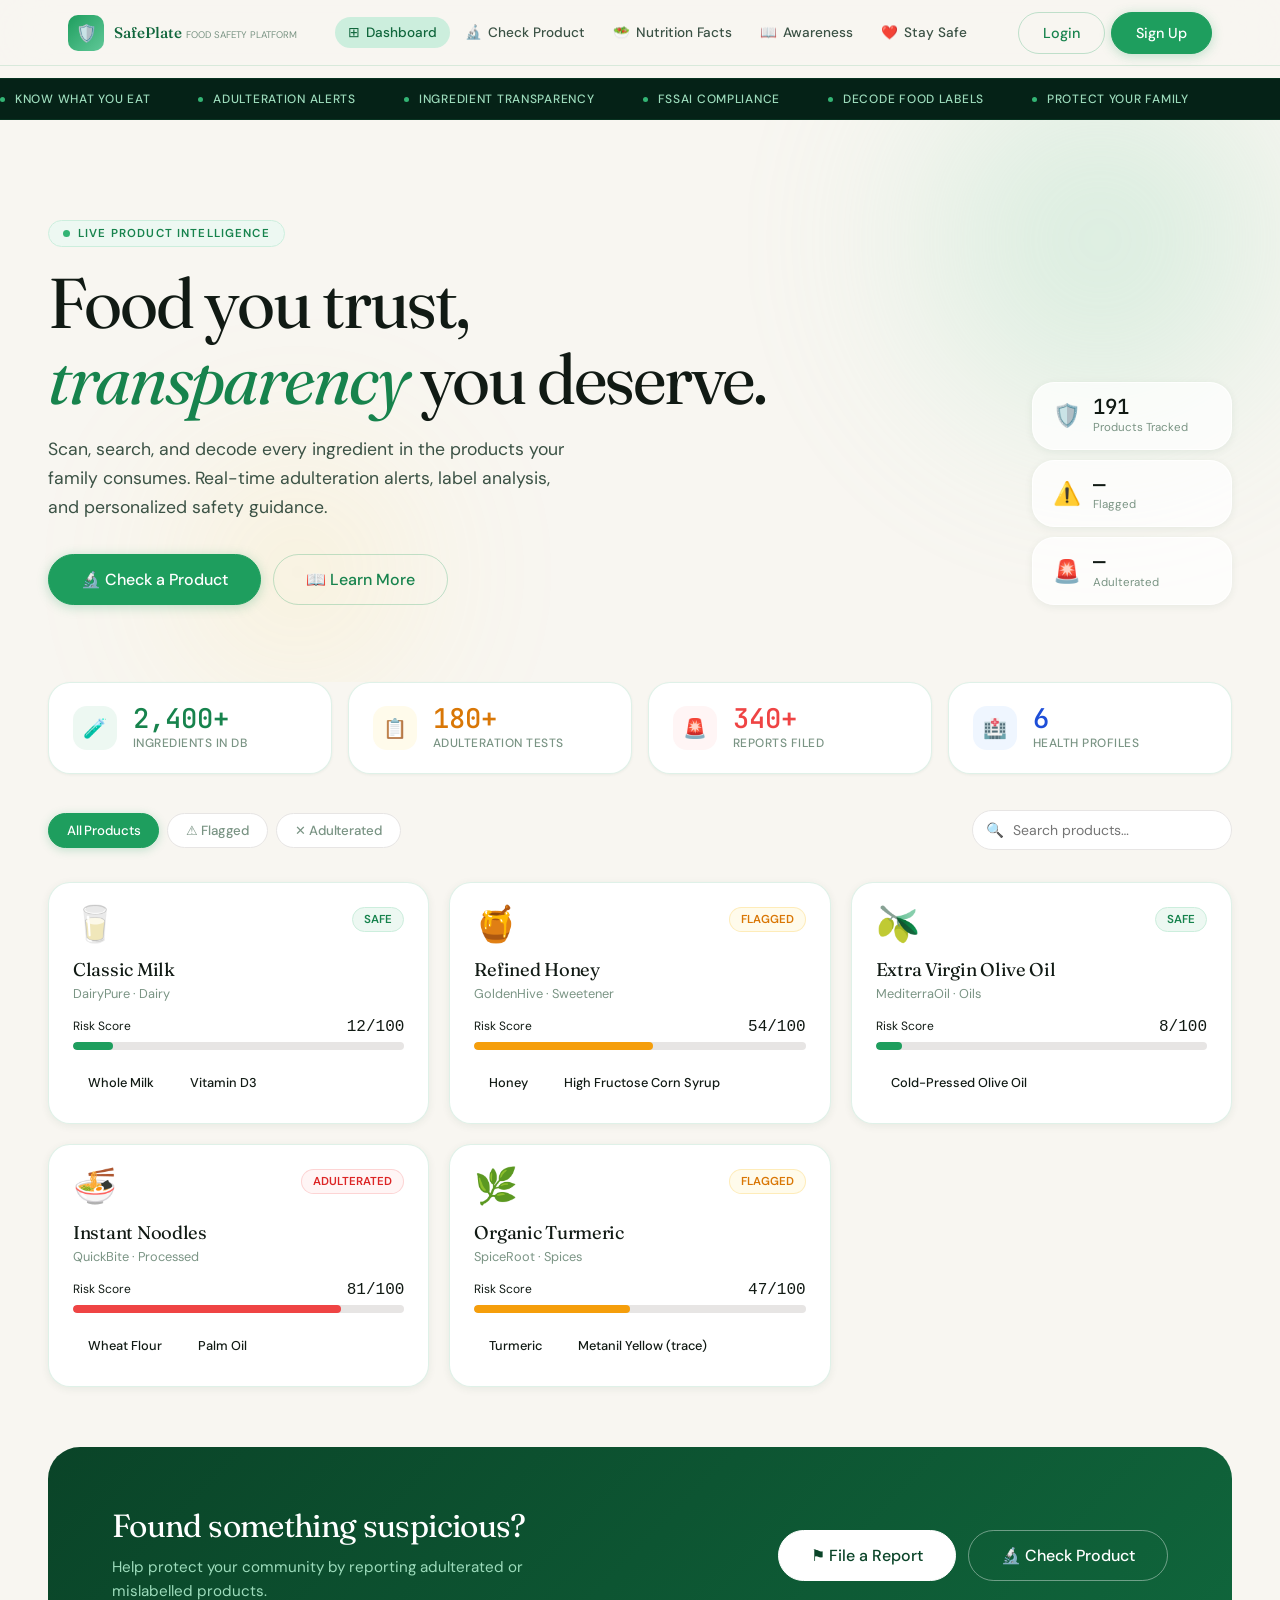
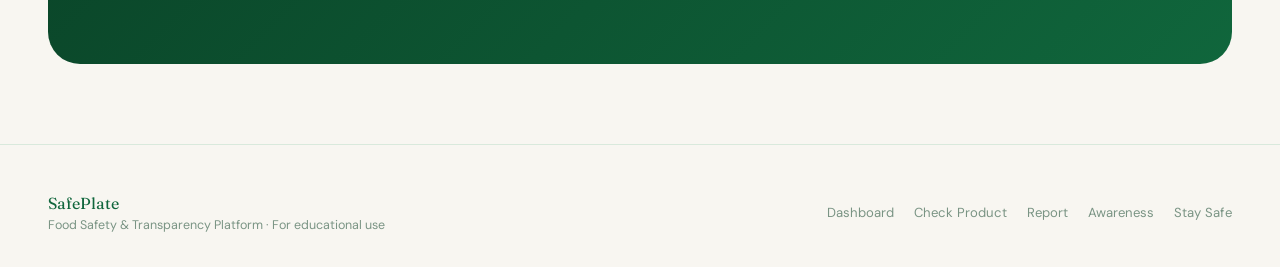
==== frontend/index.html @ f3fb5785 "updated nutrition scan" ====
<!DOCTYPE html>
<html lang="en">
<head>
  <meta charset="UTF-8" />
  <meta name="viewport" content="width=device-width, initial-scale=1.0" />
  <title>Dashboard — Food Safety & Transparency Platform</title>
  <link rel="stylesheet" href="style.css" />
  <style>
    /* Dashboard specific styles */
    .hero {
      position: relative;
      padding: clamp(56px,8vw,100px) var(--page-px) clamp(48px,6vw,80px);
      overflow: hidden;
    }
    .hero-blob {
      position: absolute; pointer-events: none;
      border-radius: 50%; filter: blur(80px); opacity: .45;
    }
    .hero-blob-1 {
      width: 520px; height: 520px;
      background: radial-gradient(circle, var(--green-200), transparent 70%);
      top: -140px; right: -80px;
      animation: float1 9s ease-in-out infinite;
    }
    .hero-blob-2 {
      width: 340px; height: 340px;
      background: radial-gradient(circle, var(--amber-300), transparent 70%);
      bottom: -60px; left: 10%;
      opacity: .2;
      animation: float2 12s ease-in-out infinite;
    }
    @keyframes float1 { 0%,100%{transform:translate(0,0) scale(1)} 50%{transform:translate(-30px,20px) scale(1.06)} }
    @keyframes float2 { 0%,100%{transform:translate(0,0)} 50%{transform:translate(20px,-18px)} }

    .hero-inner {
      max-width: var(--max-w); margin: 0 auto;
      position: relative; z-index: 1;
      display: grid; grid-template-columns: 1fr auto;
      gap: 32px; align-items: end;
    }
    .hero-eyebrow {
      display: inline-flex; align-items: center; gap: 8px;
      padding: 5px 14px; border-radius: var(--r-full);
      background: var(--green-50); border: 1px solid var(--green-100);
      margin-bottom: 18px;
    }
    .hero-eyebrow-dot {
      width: 7px; height: 7px; border-radius: 50%;
      background: var(--green-400);
      animation: blink 2s ease-in-out infinite;
    }
    .hero-eyebrow span { font-size:.72rem; font-weight:600; letter-spacing:.1em; text-transform:uppercase; color:var(--green-600); }
    .hero-title {
      font-family: var(--font-display);
      font-size: clamp(2.4rem,5.5vw,4.4rem);
      font-weight: 400; line-height: 1.08;
      letter-spacing: -.03em; color: var(--text-primary);
      margin-bottom: 18px;
    }
    .hero-title em { font-style: italic; color: var(--green-600); }
    .hero-sub {
      font-size: clamp(.95rem,1.5vw,1.1rem);
      color: var(--text-secondary); line-height: 1.65;
      max-width: 520px;
    }
    .hero-actions {
      display: flex; gap: 12px; margin-top: 32px; flex-wrap: wrap;
    }
    .hero-visual {
      display: flex; flex-direction: column; gap: 10px;
      flex-shrink: 0;
    }
    .hero-stat-pill {
      display: flex; align-items: center; gap: 12px;
      padding: 14px 20px; border-radius: var(--r-lg);
      background: rgba(255,255,255,.72);
      backdrop-filter: blur(16px);
      border: 1px solid rgba(255,255,255,.8);
      box-shadow: var(--shadow-sm);
      min-width: 200px;
    }
    .hero-stat-icon { font-size: 1.4rem; }
    .hero-stat-val {
      font-family: var(--font-mono); font-size: 1.3rem;
      font-weight: 500; color: var(--text-primary); line-height: 1;
    }
    .hero-stat-lbl { font-size: .72rem; color: var(--text-muted); margin-top: 2px; }

    .stats-bar {
      padding: 0 var(--page-px) 0;
    }
    .stats-bar-inner {
      max-width: var(--max-w); margin: 0 auto;
      display: grid; grid-template-columns: repeat(4, 1fr);
      gap: 16px;
    }
    .stat-card {
      padding: 22px 24px; border-radius: var(--r-lg);
      background: var(--white); border: 1px solid var(--border);
      box-shadow: var(--shadow-xs);
      display: flex; align-items: center; gap: 16px;
      transition: var(--t-base);
    }
    .stat-card:hover { box-shadow: var(--shadow-md); transform: translateY(-2px); }
    .stat-card-icon {
      width: 44px; height: 44px; border-radius: var(--r-md);
      display: flex; align-items: center; justify-content: center;
      font-size: 1.2rem; flex-shrink: 0;
    }
    .stat-card-num {
      font-family: var(--font-mono); font-size: 1.7rem;
      font-weight: 500; line-height: 1; color: var(--text-primary);
    }
    .stat-card-lbl {
      font-size: .75rem; color: var(--text-muted);
      font-weight: 500; letter-spacing: .04em; text-transform: uppercase;
      margin-top: 3px;
    }

    .filter-bar {
      padding: 36px var(--page-px) 0;
    }
    .filter-bar-inner {
      max-width: var(--max-w); margin: 0 auto;
      display: flex; align-items: center;
      justify-content: space-between; gap: 16px; flex-wrap: wrap;
    }
    .filter-pills { display: flex; gap: 8px; flex-wrap: wrap; }
    .filter-btn {
      padding: 8px 18px; border-radius: var(--r-full);
      font-size: .83rem; font-weight: 500; letter-spacing: -.01em;
      color: var(--text-muted); background: var(--white);
      border: 1.5px solid var(--stone-200);
      cursor: pointer; transition: var(--t-fast);
    }
    .filter-btn:hover { border-color: var(--green-300); color: var(--green-600); background: var(--green-50); }
    .filter-btn.active { background: var(--green-500); color: #fff; border-color: var(--green-500); box-shadow: 0 2px 10px rgba(30,158,94,.25); }
    .search-wrap {
      position: relative; flex: 0 0 260px;
    }
    .search-wrap input {
      width: 100%; padding: 10px 16px 10px 40px;
      border-radius: var(--r-full); border: 1.5px solid var(--stone-200);
      background: var(--white); font-size: .875rem; color: var(--text-primary);
      font-family: var(--font-body); outline: none; transition: var(--t-fast);
    }
    .search-wrap input:focus { border-color: var(--green-400); box-shadow: 0 0 0 3px rgba(30,158,94,.1); }
    .search-icon {
      position: absolute; left: 14px; top: 50%; transform: translateY(-50%);
      color: var(--text-muted); font-size: .9rem; pointer-events: none;
    }

    .product-section {
      padding: 28px var(--page-px) 60px;
    }
    .product-section-inner { max-width: var(--max-w); margin: 0 auto; }

    #product-grid {
      display: grid;
      grid-template-columns: repeat(auto-fill, minmax(300px, 1fr));
      gap: 20px; margin-top: 4px;
    }
    .prod-card {
      position: relative; cursor: pointer;
      border-radius: var(--r-lg) !important;
      overflow: hidden;
      transition: transform var(--t-base), box-shadow var(--t-base) !important;
    }
    .prod-card:hover { transform: translateY(-4px) !important; box-shadow: var(--shadow-lg) !important; }
    .prod-card-accent {
      position: absolute; inset: 0; pointer-events: none;
      border-radius: inherit;
    }
    .prod-card-body { padding: 24px; position: relative; }
    .prod-card-top {
      display: flex; align-items: flex-start;
      justify-content: space-between; margin-bottom: 16px;
    }
    .prod-card-emoji { font-size: 2.2rem; line-height: 1; }
    .prod-card-name {
      font-family: var(--font-display); font-size: 1.15rem;
      font-weight: 400; letter-spacing: -.015em;
      color: var(--text-primary); margin-bottom: 4px;
    }
    .prod-card-brand { font-size: .8rem; color: var(--text-muted); }
    .prod-card-meter { margin: 16px 0; }
    .prod-card-pills { display: flex; flex-wrap: wrap; gap: 6px; margin-top: 14px; }

    .marquee-wrap {
      overflow: hidden; border-top: 1px solid var(--border);
      border-bottom: 1px solid var(--border);
      background: var(--green-900); padding: 12px 0; margin-top: 12px;
    }
    .marquee-track {
      display: flex; gap: 48px; width: max-content;
      animation: marquee 22s linear infinite;
    }
    @keyframes marquee { from { transform: translateX(0); } to { transform: translateX(-50%); } }
    .marquee-item {
      display: flex; align-items: center; gap: 10px;
      font-size: .75rem; font-weight: 500; letter-spacing: .06em;
      text-transform: uppercase; color: var(--green-200); white-space: nowrap;
    }
    .marquee-dot { width: 5px; height: 5px; border-radius: 50%; background: var(--green-400); }

    /* User/Auth Styles */
    .user-info {
      display: flex;
      align-items: center;
      gap: 12px;
      margin-right: 16px;
    }
    
    .user-avatar {
      width: 32px;
      height: 32px;
      background: var(--green-500);
      border-radius: 50%;
      display: flex;
      align-items: center;
      justify-content: center;
      color: white;
      font-weight: bold;
    }
    
    .nav-action {
      display: flex;
      align-items: center;
      gap: 12px;
    }
    
    .admin-badge {
      background: var(--red-500);
      color: white;
      padding: 2px 8px;
      border-radius: 12px;
      font-size: 10px;
      margin-left: 6px;
    }

    @media (max-width: 900px) {
      .hero-inner { grid-template-columns: 1fr; }
      .hero-visual { flex-direction: row; flex-wrap: wrap; }
      .stats-bar-inner { grid-template-columns: repeat(2,1fr); }
    }
    @media (max-width: 600px) {
      .stats-bar-inner { grid-template-columns: repeat(2,1fr); }
      .filter-bar-inner { flex-direction: column; align-items: flex-start; }
      .search-wrap { flex: 1; width: 100%; }
      #product-grid { grid-template-columns: 1fr; }
      .nav-action { gap: 8px; }
      .btn-sm { padding: 4px 10px; font-size: 0.75rem; }
    }
  </style>
</head>
<body>
<div id="dashboard-page">

  <!-- Navigation -->
  <nav class="nav">
    <div class="nav-inner">
      <a class="nav-logo" href="index.html">
        <div class="nav-logo-icon">🛡️</div>
        <div class="nav-logo-label">
          <span class="nav-logo-name">SafePlate</span>
          <span class="nav-logo-tagline">Food Safety Platform</span>
        </div>
      </a>
      <ul class="nav-links">
  <li><a href="index.html" class="nav-link active"><span class="nav-link-icon">⊞</span> Dashboard</a></li>
  <li><a href="check-product.html" class="nav-link"><span class="nav-link-icon">🔬</span> Check Product</a></li>
  <li><a href="nutrition.html" class="nav-link"><span class="nav-link-icon">🥗</span> Nutrition Facts</a></li>  <!-- NEW -->
  <li><a href="awareness.html" class="nav-link"><span class="nav-link-icon">📖</span> Awareness</a></li>
  <li><a href="stay-safe.html" class="nav-link"><span class="nav-link-icon">❤️</span> Stay Safe</a></li>
</ul>
      
      <!-- Unified Navigation Action -->
      <div class="nav-action">
        <!-- Admin Info (shown when admin logged in) -->
        <div id="adminInfo" style="display: none;" class="user-info">
          <div class="user-avatar">👑</div>
          <span id="adminName">Admin</span>
          <span class="admin-badge">Admin</span>
          <button onclick="logout()" class="btn btn-outline btn-sm">Logout</button>
        </div>
        
        <!-- User Info (shown when regular user logged in) -->
        <div id="userInfo" style="display: none;" class="user-info">
          <div class="user-avatar" id="userAvatar"></div>
          <span id="userName"></span>
          <button onclick="logout()" class="btn btn-outline btn-sm">Logout</button>
        </div>
        
        <!-- Auth Buttons (shown when no one logged in) -->
        <div id="authButtons">
          <a href="login.html" class="btn btn-outline btn-sm">Login</a>
          <a href="signup.html" class="btn btn-primary btn-sm">Sign Up</a>
        </div>
        
   
      </div>
      
      <button class="nav-burger" aria-label="Menu">
        <span></span><span></span><span></span>
      </button>
    </div>
    <div class="nav-mobile">
      <a href="index.html" class="nav-link">Dashboard</a>
      <a href="check-product.html" class="nav-link">Check Product</a>
      <a href="awareness.html" class="nav-link">Awareness</a>
      <a href="stay-safe.html" class="nav-link">Stay Safe</a>
      <a href="report.html" class="nav-report-btn">Report</a>
      <hr style="margin: 10px 0; border-color: var(--border);">
      <div id="mobileAuthLinks">
        <a href="login.html" class="nav-link">Login</a>
        <a href="signup.html" class="nav-link">Sign Up</a>
      </div>
    </div>
  </nav>

  <div class="page-wrap">

    <!-- Marquee -->
    <div class="marquee-wrap">
      <div class="marquee-track">
        <span class="marquee-item"><span class="marquee-dot"></span> Know What You Eat</span>
        <span class="marquee-item"><span class="marquee-dot"></span> Adulteration Alerts</span>
        <span class="marquee-item"><span class="marquee-dot"></span> Ingredient Transparency</span>
        <span class="marquee-item"><span class="marquee-dot"></span> FSSAI Compliance</span>
        <span class="marquee-item"><span class="marquee-dot"></span> Decode Food Labels</span>
        <span class="marquee-item"><span class="marquee-dot"></span> Protect Your Family</span>
      </div>
    </div>

    <!-- Hero -->
    <section class="hero">
      <div class="hero-blob hero-blob-1"></div>
      <div class="hero-blob hero-blob-2"></div>
      <div class="hero-inner">
        <div class="hero-content anim-fade-up">
          <div class="hero-eyebrow">
            <div class="hero-eyebrow-dot"></div>
            <span>Live Product Intelligence</span>
          </div>
          <h1 class="hero-title">
            Food you trust,<br>
            <em>transparency</em> you deserve.
          </h1>
          <p class="hero-sub">
            Scan, search, and decode every ingredient in the products your family consumes.
            Real-time adulteration alerts, label analysis, and personalized safety guidance.
          </p>
          <div class="hero-actions">
            <a href="check-product.html" class="btn btn-primary btn-lg">🔬 Check a Product</a>
            <a href="awareness.html" class="btn btn-outline btn-lg">📖 Learn More</a>
          </div>
        </div>
        <div class="hero-visual anim-fade-up anim-delay-2">
          <div class="hero-stat-pill">
            <span class="hero-stat-icon">🛡️</span>
            <div>
              <div class="hero-stat-val" id="stat-total">191</div>
              <div class="hero-stat-lbl">Products Tracked</div>
            </div>
          </div>
    
            
         
          <div class="hero-stat-pill">
            <span class="hero-stat-icon">⚠️</span>
            <div>
              <div class="hero-stat-val" id="stat-flagged">—</div>
              <div class="hero-stat-lbl">Flagged</div>
            </div>
          </div>
          <div class="hero-stat-pill">
            <span class="hero-stat-icon">🚨</span>
            <div>
              <div class="hero-stat-val" id="stat-adulterated">—</div>
              <div class="hero-stat-lbl">Adulterated</div>
            </div>
          </div>
        </div>
      </div>
    </section>

    <!-- Stats Bar -->
    <section class="stats-bar">
      <div class="stats-bar-inner">
        <div class="stat-card anim-fade-up anim-delay-1" data-reveal>
          <div class="stat-card-icon" style="background:var(--green-50);">🧪</div>
          <div>
            <div class="stat-card-num" style="color:var(--green-600);">2,400+</div>
            <div class="stat-card-lbl">Ingredients in DB</div>
          </div>
        </div>
        <div class="stat-card anim-fade-up anim-delay-2" data-reveal>
          <div class="stat-card-icon" style="background:var(--amber-50);">📋</div>
          <div>
            <div class="stat-card-num" style="color:var(--amber-600);">180+</div>
            <div class="stat-card-lbl">Adulteration Tests</div>
          </div>
        </div>
        <div class="stat-card anim-fade-up anim-delay-3" data-reveal>
          <div class="stat-card-icon" style="background:var(--red-50);">🚨</div>
          <div>
            <div class="stat-card-num" style="color:var(--red-500);">340+</div>
            <div class="stat-card-lbl">Reports Filed</div>
          </div>
        </div>
        <div class="stat-card anim-fade-up anim-delay-4" data-reveal>
          <div class="stat-card-icon" style="background:#eff6ff;">🏥</div>
          <div>
            <div class="stat-card-num" style="color:#1d4ed8;">6</div>
            <div class="stat-card-lbl">Health Profiles</div>
          </div>
        </div>
      </div>
    </section>

    <!-- Filter + Products -->
    <section class="filter-bar" data-reveal>
      <div class="filter-bar-inner">
        <div class="filter-pills">
          <button class="filter-btn active" data-filter="all">All Products</button>
        
          <button class="filter-btn" data-filter="flagged">⚠ Flagged</button>
          <button class="filter-btn" data-filter="adulterated">✕ Adulterated</button>
        </div>
        <div class="search-wrap">
          <span class="search-icon">🔍</span>
          <input id="dash-search" type="text" placeholder="Search products…" />
        </div>
      </div>
    </section>

    <section class="product-section">
      <div class="product-section-inner">
        <div id="product-grid"></div>
      </div>
    </section>

    <!-- CTA Banner -->
    <section style="padding:0 var(--page-px) 0; margin-bottom:0;" data-reveal>
      <div style="max-width:var(--max-w);margin:0 auto;">
        <div style="border-radius:var(--r-xl); background:linear-gradient(135deg, var(--green-800), var(--green-700)); padding:clamp(36px,5vw,60px) clamp(28px,5vw,64px); display:flex; align-items:center; justify-content:space-between; gap:28px; flex-wrap:wrap; position:relative; overflow:hidden;">
          <div style="position:relative;z-index:1;">
            <p style="font-family:var(--font-display);font-size:clamp(1.4rem,3vw,2rem);color:#fff;font-weight:400;letter-spacing:-.02em;line-height:1.2;margin-bottom:10px;">Found something suspicious?</p>
            <p style="color:var(--green-200);font-size:.95rem;line-height:1.6;max-width:460px;">Help protect your community by reporting adulterated or mislabelled products.</p>
          </div>
          <div style="display:flex;gap:12px;flex-wrap:wrap;position:relative;z-index:1;">
            <a href="report.html" class="btn btn-lg" style="background:#fff;color:var(--green-800);border-color:#fff;">⚑ File a Report</a>
            <a href="check-product.html" class="btn btn-lg btn-outline" style="color:#fff;border-color:rgba(255,255,255,.4);">🔬 Check Product</a>
          </div>
        </div>
      </div>
    </section>

    <!-- Footer -->
    <footer class="footer">
      <div class="footer-inner">
        <div>
          <div class="footer-brand">SafePlate</div>
          <div class="footer-note">Food Safety & Transparency Platform · For educational use</div>
        </div>
        <nav class="footer-links">
          <a href="index.html">Dashboard</a>
          <a href="check-product.html">Check Product</a>
          <a href="report.html">Report</a>
          <a href="awareness.html">Awareness</a>
          <a href="stay-safe.html">Stay Safe</a>
        </nav>
      </div>
    </footer>

  </div>
</div>

<script src="script.js"></script>
<script>
  const API_URL = 'http://127.0.0.1:5000';
  
  // Check authentication status from backend session
  async function checkAuthState() {
    try {
      const response = await fetch(`${API_URL}/api/me`, {
        credentials: 'include'
      });
      const data = await response.json();
      
      const adminInfo = document.getElementById('adminInfo');
      const userInfo = document.getElementById('userInfo');
      const authButtons = document.getElementById('authButtons');
      const mobileAuthLinks = document.getElementById('mobileAuthLinks');
      
      if (data.authenticated) {
        const user = data.user;
        
        if (user.role === 'admin') {
          // Show admin UI
          if (adminInfo) adminInfo.style.display = 'flex';
          if (userInfo) userInfo.style.display = 'none';
          if (authButtons) authButtons.style.display = 'none';
          if (mobileAuthLinks) {
            mobileAuthLinks.innerHTML = '<a href="#" onclick="logout()" class="nav-link">👑 Logout</a>';
          }
          if (document.getElementById('adminName')) {
            document.getElementById('adminName').textContent = user.username;
          }
        } else {
          // Show regular user UI
          if (adminInfo) adminInfo.style.display = 'none';
          if (userInfo) userInfo.style.display = 'flex';
          if (authButtons) authButtons.style.display = 'none';
          if (mobileAuthLinks) {
            mobileAuthLinks.innerHTML = '<a href="#" onclick="logout()" class="nav-link">Logout</a>';
          }
          if (document.getElementById('userName')) {
            document.getElementById('userName').textContent = user.username;
          }
          if (document.getElementById('userAvatar')) {
            document.getElementById('userAvatar').textContent = user.username?.charAt(0).toUpperCase() || 'U';
          }
        }
      } else {
        // Show login buttons
        if (adminInfo) adminInfo.style.display = 'none';
        if (userInfo) userInfo.style.display = 'none';
        if (authButtons) authButtons.style.display = 'flex';
        if (mobileAuthLinks) {
          mobileAuthLinks.innerHTML = '<a href="login.html" class="nav-link">Login</a><a href="signup.html" class="nav-link">Sign Up</a>';
        }
      }
    } catch (error) {
      console.error('Auth check failed:', error);
      // Show login buttons on error
      const authButtons = document.getElementById('authButtons');
      if (authButtons) authButtons.style.display = 'flex';
    }
  }
  
  // Logout function
  async function logout() {
    try {
      await fetch(`${API_URL}/api/logout`, {
        method: 'POST',
        credentials: 'include'
      });
    } catch (error) {
      console.error('Logout error:', error);
    }
    // Clear any local state and reload
    window.location.href = 'index.html';
  }
  
  // Initialize auth state on page load
  document.addEventListener('DOMContentLoaded', () => {
    checkAuthState();
  });
</script>
</body>
</html>
---- frontend/style.css ----
@import url('https://fonts.googleapis.com/css2?family=Fraunces:ital,opsz,wght@0,9..144,300;0,9..144,400;0,9..144,500;0,9..144,600;1,9..144,300&family=DM+Sans:ital,opsz,wght@0,9..40,300;0,9..40,400;0,9..40,500;0,9..40,600;1,9..40,300&family=JetBrains+Mono:wght@400;500&display=swap');

:root {
  --cream: #f8f6f1;
  --white: #ffffff;
  --green-50: #edf8f2;
  --green-100: #cceedd;
  --green-200: #9ddcbc;
  --green-300: #60c898;
  --green-400: #33b474;
  --green-500: #1e9e5e;
  --green-600: #17834d;
  --green-700: #10663c;
  --green-800: #0a4428;
  --green-900: #052217;
  --amber-50: #fffbeb;
  --amber-300: #fcd34d;
  --amber-400: #fbbf24;
  --amber-500: #f59e0b;
  --amber-600: #d97706;
  --red-50: #fff5f5;
  --red-300: #fca5a5;
  --red-400: #f87171;
  --red-500: #ef4444;
  --red-600: #dc2626;
  --stone-100: #f5f5f4;
  --stone-200: #e7e5e4;
  --stone-300: #d6d3d1;
  --stone-400: #a8a29e;
  --stone-500: #78716c;
  --stone-600: #57534e;
  --stone-700: #44403c;
  --stone-800: #292524;
  --text-primary: #111a14;
  --text-secondary: #3b5245;
  --text-muted: #7a9484;
  --border: rgba(30,158,94,0.14);
  --shadow-xs: 0 1px 3px rgba(10,68,40,0.06);
  --shadow-sm: 0 2px 8px rgba(10,68,40,0.07);
  --shadow-md: 0 6px 24px rgba(10,68,40,0.09);
  --shadow-lg: 0 16px 48px rgba(10,68,40,0.11);
  --font-display: 'Fraunces', serif;
  --font-body: 'DM Sans', sans-serif;
  --font-mono: 'JetBrains Mono', monospace;
  --nav-h: 66px;
  --max-w: 1240px;
  --page-px: clamp(20px, 5vw, 48px);
  --r-sm: 8px;
  --r-md: 14px;
  --r-lg: 22px;
  --r-xl: 32px;
  --r-full: 9999px;
  --t-fast: 160ms cubic-bezier(.4,0,.2,1);
  --t-base: 260ms cubic-bezier(.4,0,.2,1);
  --t-slow: 420ms cubic-bezier(.4,0,.2,1);
}

*, *::before, *::after { box-sizing: border-box; margin: 0; padding: 0; }
html { scroll-behavior: smooth; font-size: 16px; }
body {
  font-family: var(--font-body);
  background: var(--cream);
  color: var(--text-primary);
  -webkit-font-smoothing: antialiased;
  min-height: 100vh;
}
a { text-decoration: none; color: inherit; }
ul, ol { list-style: none; }
button { font-family: inherit; cursor: pointer; border: none; background: none; }
input, textarea { font-family: inherit; }

/* ==================== NAVIGATION ==================== */
.nav {
  position: fixed; top: 0; left: 0; right: 0;
  height: var(--nav-h); z-index: 900;
  background: rgba(248,246,241,.82);
  backdrop-filter: blur(24px);
  border-bottom: 1px solid var(--border);
}
.nav.scrolled { background: rgba(248,246,241,.96); box-shadow: var(--shadow-sm); }
.nav-inner {
  max-width: var(--max-w); margin: 0 auto; height: 100%;
  display: flex; align-items: center; justify-content: space-between;
  padding: 0 var(--page-px);
}
.nav-logo { display: flex; align-items: center; gap: 10px; }
.nav-logo-icon {
  width: 36px; height: 36px;
  background: linear-gradient(135deg, var(--green-500), var(--green-300));
  border-radius: 10px;
  display: flex; align-items: center; justify-content: center;
  font-size: 17px;
  flex-shrink: 0;
}
.nav-logo-name {
  font-family: var(--font-display);
  font-size: .95rem; font-weight: 500;
  color: var(--green-700);
}
.nav-logo-tagline {
  font-size: .6rem; font-weight: 400;
  color: var(--text-muted);
  text-transform: uppercase;
}
.nav-links { display: flex; align-items: center; gap: 2px; }
.nav-link {
  display: flex; align-items: center; gap: 6px;
  padding: 7px 13px; border-radius: var(--r-full);
  font-size: .85rem; font-weight: 500;
  color: var(--text-secondary);
  transition: var(--t-fast);
}
.nav-link:hover { background: var(--green-50); color: var(--green-600); }
.nav-link.active { background: var(--green-100); color: var(--green-700); }

/* ==================== NAVIGATION ACTIONS ==================== */
.nav-action {
  display: flex;
  align-items: center;
  gap: 12px;
}

/* User Info Styles */
.user-info {
  display: flex;
  align-items: center;
  gap: 10px;
  background: var(--green-50);
  padding: 4px 12px 4px 8px;
  border-radius: var(--r-full);
  border: 1px solid var(--green-100);
}
.user-avatar {
  width: 30px;
  height: 30px;
  background: var(--green-500);
  border-radius: 50%;
  display: flex;
  align-items: center;
  justify-content: center;
  color: white;
  font-weight: 600;
  font-size: 0.75rem;
}
.user-name {
  font-size: 0.85rem;
  font-weight: 500;
  color: var(--text-primary);
}
.admin-badge {
  background: var(--red-500);
  color: white;
  padding: 2px 8px;
  border-radius: 20px;
  font-size: 0.65rem;
  font-weight: 600;
}
.logout-btn {
  background: transparent;
  color: var(--text-muted);
  padding: 4px 10px;
  border-radius: var(--r-full);
  font-size: 0.7rem;
  font-weight: 500;
  transition: var(--t-fast);
  cursor: pointer;
}
.logout-btn:hover {
  background: var(--red-50);
  color: var(--red-600);
}

/* Auth Buttons Group */
#authButtons {
  display: flex;
  align-items: center;
  gap: 6px;
}
.auth-link-btn {
  padding: 6px 14px;
  border-radius: var(--r-full);
  font-size: 0.8rem;
  font-weight: 500;
  transition: var(--t-fast);
  text-decoration: none;
  display: inline-block;
}
.auth-link-btn.login {
  background: transparent;
  color: var(--green-600);
  border: 1px solid var(--green-200);
}
.auth-link-btn.login:hover {
  background: var(--green-50);
  border-color: var(--green-300);
}
.auth-link-btn.signup {
  background: var(--green-500);
  color: white;
  border: none;
  box-shadow: 0 2px 6px rgba(30,158,94,0.2);
}
.auth-link-btn.signup:hover {
  background: var(--green-600);
  transform: translateY(-1px);
}

/* Report Button */
.nav-report-btn {
  display: flex;
  align-items: center;
  gap: 6px;
  padding: 8px 18px;
  border-radius: var(--r-full);
  font-size: .85rem;
  font-weight: 500;
  background: var(--green-500);
  color: #fff;
  box-shadow: 0 2px 10px rgba(30,158,94,.3);
  transition: var(--t-fast);
  text-decoration: none;
}
.nav-report-btn:hover { 
  background: var(--green-600); 
  transform: translateY(-1px); 
}

/* Mobile Navigation */
.nav-burger {
  display: none;
  flex-direction: column;
  gap: 5px;
  padding: 8px;
  cursor: pointer;
}
.nav-burger span {
  display: block;
  width: 22px;
  height: 2px;
  background: var(--text-secondary);
  border-radius: 2px;
  transition: var(--t-fast);
}
.nav-mobile {
  display: none;
}

/* ==================== AUTH PAGES ==================== */
.auth-page {
  min-height: 100vh;
  display: flex;
  align-items: center;
  justify-content: center;
  background: linear-gradient(135deg, var(--cream) 0%, #f0f5ec 100%);
  padding: 40px var(--page-px);
  position: relative;
  overflow: hidden;
}
.auth-page::before {
  content: '';
  position: absolute;
  width: 500px;
  height: 500px;
  background: radial-gradient(circle, var(--green-100), transparent 70%);
  border-radius: 50%;
  top: -200px;
  right: -100px;
  opacity: 0.4;
  animation: floatBlob 8s ease-in-out infinite;
}
.auth-page::after {
  content: '';
  position: absolute;
  width: 300px;
  height: 300px;
  background: radial-gradient(circle, var(--amber-200), transparent 70%);
  border-radius: 50%;
  bottom: -100px;
  left: -80px;
  opacity: 0.3;
  animation: floatBlob 6s ease-in-out infinite reverse;
}
@keyframes floatBlob {
  0%, 100% { transform: translate(0, 0) scale(1); }
  50% { transform: translate(30px, -20px) scale(1.05); }
}
.auth-card {
  max-width: 480px;
  width: 100%;
  background: var(--white);
  border-radius: var(--r-xl);
  box-shadow: var(--shadow-lg);
  position: relative;
  z-index: 1;
  overflow: hidden;
  animation: fadeUp 0.5s ease both;
}
.auth-card-header {
  padding: 32px 32px 24px;
  text-align: center;
  background: linear-gradient(135deg, var(--green-50), var(--white));
  border-bottom: 1px solid var(--border);
}
.auth-logo {
  width: 56px;
  height: 56px;
  background: linear-gradient(135deg, var(--green-500), var(--green-400));
  border-radius: var(--r-lg);
  display: flex;
  align-items: center;
  justify-content: center;
  font-size: 28px;
  margin: 0 auto 16px;
  box-shadow: var(--shadow-md);
}
.auth-title {
  font-family: var(--font-display);
  font-size: 1.8rem;
  font-weight: 400;
  color: var(--text-primary);
  margin-bottom: 8px;
  letter-spacing: -0.02em;
}
.auth-subtitle {
  color: var(--text-muted);
  font-size: 0.9rem;
}
.auth-card-body {
  padding: 32px;
}
.form-group {
  margin-bottom: 20px;
}
.form-label {
  display: block;
  font-size: 0.85rem;
  font-weight: 500;
  color: var(--text-secondary);
  margin-bottom: 6px;
}
.form-input {
  width: 100%;
  padding: 12px 16px;
  background: var(--cream);
  border: 1.5px solid var(--stone-200);
  border-radius: var(--r-md);
  font-size: 0.95rem;
  font-family: var(--font-body);
  transition: all 0.2s;
}
.form-input:focus {
  outline: none;
  border-color: var(--green-400);
  background: var(--white);
  box-shadow: 0 0 0 3px rgba(30,158,94,0.1);
}
.auth-btn {
  width: 100%;
  padding: 14px;
  background: var(--green-500);
  color: white;
  border: none;
  border-radius: var(--r-lg);
  font-size: 1rem;
  font-weight: 600;
  cursor: pointer;
  transition: all 0.2s;
  display: flex;
  align-items: center;
  justify-content: center;
  gap: 8px;
  font-family: var(--font-body);
}
.auth-btn:hover {
  background: var(--green-600);
  transform: translateY(-2px);
  box-shadow: var(--shadow-md);
}
.auth-btn:disabled {
  opacity: 0.6;
  cursor: not-allowed;
  transform: none;
}
.auth-footer {
  text-align: center;
  margin-top: 24px;
  padding-top: 20px;
  border-top: 1px solid var(--border);
  font-size: 0.85rem;
  color: var(--text-muted);
}
.auth-link {
  color: var(--green-600);
  font-weight: 500;
  text-decoration: none;
}
.auth-link:hover { text-decoration: underline; }

/* Admin Auth Card (Red Theme) */
.auth-card.admin {
  border-top: 4px solid var(--red-500);
}
.auth-card.admin .auth-card-header {
  background: linear-gradient(135deg, #fff5f5, var(--white));
}
.auth-card.admin .auth-logo {
  background: linear-gradient(135deg, var(--red-500), var(--red-400));
}
.auth-card.admin .auth-btn {
  background: var(--red-500);
}
.auth-card.admin .auth-btn:hover {
  background: var(--red-600);
}
.auth-card.admin .auth-link {
  color: var(--red-500);
}

/* ==================== MESSAGES ==================== */
.message {
  padding: 12px 16px;
  border-radius: var(--r-md);
  margin-bottom: 20px;
  font-size: 0.85rem;
  display: flex;
  align-items: center;
  gap: 10px;
}
.message-error {
  background: var(--red-50);
  color: var(--red-600);
  border-left: 3px solid var(--red-500);
}
.message-success {
  background: #dcfce7;
  color: var(--green-700);
  border-left: 3px solid var(--green-500);
}

/* ==================== PASSWORD STRENGTH ==================== */
.password-strength {
  margin-top: 8px;
  font-size: 0.7rem;
}
.strength-weak { color: var(--red-500); }
.strength-medium { color: var(--amber-500); }
.strength-strong { color: var(--green-500); }

/* ==================== HEALTH CONDITIONS ==================== */
.health-section {
  background: var(--stone-100);
  border-radius: var(--r-lg);
  padding: 20px;
  margin: 24px 0;
}
.health-title {
  font-size: 0.9rem;
  font-weight: 600;
  color: var(--text-primary);
  margin-bottom: 8px;
  display: flex;
  align-items: center;
  gap: 8px;
}
.health-desc {
  font-size: 0.75rem;
  color: var(--text-muted);
  margin-bottom: 16px;
  line-height: 1.5;
}
.health-grid {
  display: grid;
  grid-template-columns: repeat(2, 1fr);
  gap: 10px;
}
.health-checkbox {
  display: flex;
  align-items: center;
  gap: 10px;
  padding: 10px 12px;
  background: var(--white);
  border: 1.5px solid var(--stone-200);
  border-radius: var(--r-md);
  cursor: pointer;
  transition: all 0.2s;
}
.health-checkbox:hover {
  border-color: var(--green-300);
  background: var(--green-50);
}
.health-checkbox.selected {
  border-color: var(--green-500);
  background: var(--green-50);
}
.health-checkbox input {
  width: 18px;
  height: 18px;
  cursor: pointer;
  accent-color: var(--green-500);
}
.health-checkbox label {
  flex: 1;
  cursor: pointer;
  font-size: 0.85rem;
  font-weight: 500;
  color: var(--text-secondary);
  display: flex;
  align-items: center;
  gap: 6px;
}
.health-icon {
  font-size: 1rem;
}

/* Secret Key Section */
.secret-key-section {
  background: var(--stone-100);
  border-radius: var(--r-lg);
  padding: 16px;
  margin: 20px 0;
}
.secret-key-label {
  font-size: 0.8rem;
  font-weight: 600;
  color: var(--text-primary);
  margin-bottom: 8px;
  display: flex;
  align-items: center;
  gap: 8px;
}

/* ==================== RESPONSIVE ==================== */
@media (max-width: 860px) {
  .nav-links, .nav-action { display: none; }
  .nav-burger { display: flex; }
  .nav-mobile {
    display: block;
    position: fixed;
    top: var(--nav-h); left: 0; right: 0;
    background: rgba(248,246,241,.97);
    backdrop-filter: blur(24px);
    border-bottom: 1px solid var(--border);
    padding: 16px var(--page-px);
    transform: translateY(-8px);
    opacity: 0;
    pointer-events: none;
    transition: var(--t-base);
    z-index: 850;
  }
  .nav-mobile.open {
    transform: translateY(0);
    opacity: 1;
    pointer-events: auto;
  }
  .nav-mobile .nav-link {
    display: flex;
    padding: 12px 16px;
    border-radius: var(--r-md);
  }
  .nav-mobile .nav-report-btn {
    display: flex;
    margin-top: 12px;
    width: 100%;
    justify-content: center;
  }
  .nav-mobile hr {
    margin: 10px 0;
    border-color: var(--border);
  }
}

@media (max-width: 560px) {
  .auth-card-body { padding: 24px; }
  .health-grid { grid-template-columns: 1fr; }
  .auth-title { font-size: 1.5rem; }
}

/* ==================== PAGE WRAP & CONTAINER ==================== */
.page-wrap { padding-top: var(--nav-h); }
.container { max-width: var(--max-w); margin: 0 auto; padding: 0 var(--page-px); }

/* ==================== BUTTONS ==================== */
.btn {
  display: inline-flex; align-items: center; justify-content: center; gap: 8px;
  padding: 11px 24px; border-radius: var(--r-full);
  font-size: .9rem; font-weight: 500;
  transition: var(--t-fast); border: 1.5px solid transparent;
}
.btn-primary {
  background: var(--green-500); color: #fff;
  border-color: var(--green-500);
  box-shadow: 0 2px 12px rgba(30,158,94,.28);
}
.btn-primary:hover { background: var(--green-600); transform: translateY(-1px); }
.btn-outline {
  background: transparent; color: var(--green-600);
  border-color: rgba(30,158,94,0.26);
}
.btn-outline:hover { background: var(--green-50); border-color: var(--green-300); }
.btn-lg { padding: 14px 32px; font-size: 1rem; }

/* ==================== CARDS ==================== */
.card {
  background: var(--white);
  border-radius: var(--r-lg);
  border: 1px solid var(--border);
  box-shadow: var(--shadow-sm);
  transition: var(--t-base);
  overflow: hidden;
}
.card:hover { box-shadow: var(--shadow-md); transform: translateY(-2px); }

/* ==================== BADGES ==================== */
.badge {
  display: inline-flex; align-items: center; gap: 5px;
  padding: 4px 11px; border-radius: var(--r-full);
  font-size: .72rem; font-weight: 600; text-transform: uppercase;
}
.badge-safe { background: var(--green-50); color: var(--green-600); border: 1px solid var(--green-100); }
.badge-caution { background: var(--amber-50); color: var(--amber-600); border: 1px solid rgba(251,191,36,.25); }
.badge-danger { background: var(--red-50); color: var(--red-600); border: 1px solid rgba(248,113,113,.25); }

/* ==================== INGREDIENT PILLS ==================== */
.ingredient-pill {
  display: inline-block;
  padding: 5px 12px;
  border-radius: 20px;
  font-size: 0.8rem;
  font-weight: 500;
  margin: 3px;
  transition: all 0.2s ease;
  cursor: default;
}
.pill-safe {
  background: #c6f6d5;
  color: #2f855a;
  border: 1px solid #9ae6b4;
}
.pill-caution {
  background: #feebc8;
  color: #c97e00;
  border: 1px solid #fbd38d;
}
.pill-danger {
  background: #fed7d7;
  color: #c53030;
  border: 1px solid #feb2b2;
}

/* ==================== INGREDIENT TAGS ==================== */
.ingredient-tag {
  display: inline-block;
  padding: 5px 12px;
  border-radius: 20px;
  font-size: 0.8rem;
  font-weight: 500;
  margin: 3px;
  background: #e8f0e3;
  color: #2c6e2c;
  transition: all 0.2s ease;
  cursor: default;
}
.tag-high {
  background: #fed7d7 !important;
  color: #c53030 !important;
  border: 1px solid #feb2b2 !important;
}
.tag-moderate {
  background: #feebc8 !important;
  color: #c97e00 !important;
  border: 1px solid #fbd38d !important;
}
.tag-safe {
  background: #c6f6d5 !important;
  color: #2f855a !important;
  border: 1px solid #9ae6b4 !important;
}
.tag-info {
  background: #ebf8ff !important;
  color: #2b6cb0 !important;
  border: 1px solid #bee3f8 !important;
  font-style: italic;
}

/* ==================== RISK METER ==================== */
.risk-meter-bar {
  height: 8px; border-radius: var(--r-full);
  background: var(--stone-200); overflow: hidden;
}
.risk-meter-fill {
  height: 100%; border-radius: var(--r-full);
  transition: width 1s cubic-bezier(.34,1.56,.64,1);
}

/* ==================== LABEL UPPER ==================== */
.label-upper {
  font-size: .7rem; font-weight: 500;
  letter-spacing: .12em; text-transform: uppercase;
  color: var(--green-500);
}

/* ==================== FOOTER ==================== */
.footer {
  margin-top: 80px; padding: 48px var(--page-px) 32px;
  border-top: 1px solid var(--border);
}
.footer-inner {
  max-width: var(--max-w); margin: 0 auto;
  display: flex; align-items: center; justify-content: space-between;
  flex-wrap: wrap; gap: 20px;
}
.footer-brand {
  font-family: var(--font-display); font-size: 1rem;
  color: var(--green-700);
}
.footer-note { font-size: .78rem; color: var(--text-muted); margin-top: 4px; }
.footer-links { display: flex; gap: 20px; flex-wrap: wrap; }
.footer-links a { font-size: .82rem; color: var(--text-muted); transition: var(--t-fast); }
.footer-links a:hover { color: var(--green-600); }

/* ==================== ANIMATIONS ==================== */
@keyframes fadeUp {
  from { opacity: 0; transform: translateY(24px); }
  to { opacity: 1; transform: translateY(0); }
}
.anim-fade-up { animation: fadeUp .5s ease both; }
.anim-delay-1 { animation-delay: .1s; }
.anim-delay-2 { animation-delay: .2s; }
.anim-delay-3 { animation-delay: .3s; }
.anim-delay-4 { animation-delay: .4s; }
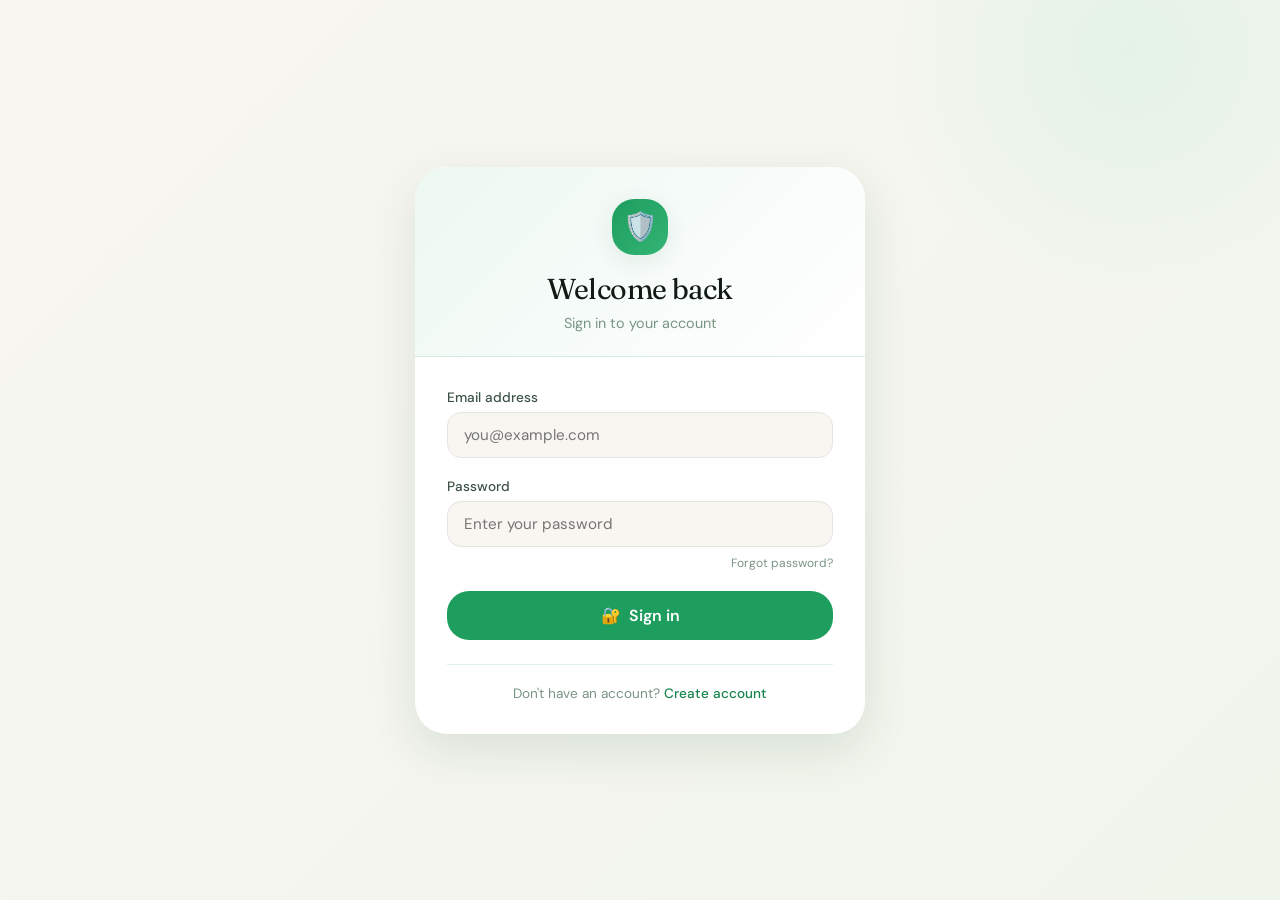
==== commit 1864b91e: "fixed flagged products issue" ====
--- a/frontend/index.html
+++ b/frontend/index.html
@@ -6,7 +6,42 @@
   <title>Dashboard — Food Safety & Transparency Platform</title>
   <link rel="stylesheet" href="style.css" />
   <style>
-    /* Dashboard specific styles */
+    /* Loading overlay */
+    .loading-overlay {
+      position: fixed;
+      top: 0;
+      left: 0;
+      right: 0;
+      bottom: 0;
+      background: white;
+      display: flex;
+      align-items: center;
+      justify-content: center;
+      z-index: 9999;
+      flex-direction: column;
+      gap: 16px;
+    }
+    .loading-spinner {
+      width: 50px;
+      height: 50px;
+      border: 4px solid var(--stone-200);
+      border-top-color: var(--green-500);
+      border-radius: 50%;
+      animation: spin 1s linear infinite;
+    }
+    .loading-text {
+      color: var(--text-muted);
+      font-size: 0.9rem;
+    }
+    @keyframes spin {
+      to { transform: rotate(360deg); }
+    }
+    
+    /* Hide content initially */
+    #dashboard-content {
+      display: none;
+    }
+    
     .hero {
       position: relative;
       padding: clamp(56px,8vw,100px) var(--page-px) clamp(48px,6vw,80px);
@@ -203,7 +238,6 @@
     }
     .marquee-dot { width: 5px; height: 5px; border-radius: 50%; background: var(--green-400); }
 
-    /* User/Auth Styles */
     .user-info {
       display: flex;
       align-items: center;
@@ -254,309 +288,324 @@
   </style>
 </head>
 <body>
-<div id="dashboard-page">
-
-  <!-- Navigation -->
-  <nav class="nav">
-    <div class="nav-inner">
-      <a class="nav-logo" href="index.html">
-        <div class="nav-logo-icon">🛡️</div>
-        <div class="nav-logo-label">
-          <span class="nav-logo-name">SafePlate</span>
-          <span class="nav-logo-tagline">Food Safety Platform</span>
-        </div>
-      </a>
-      <ul class="nav-links">
-  <li><a href="index.html" class="nav-link active"><span class="nav-link-icon">⊞</span> Dashboard</a></li>
-  <li><a href="check-product.html" class="nav-link"><span class="nav-link-icon">🔬</span> Check Product</a></li>
-  <li><a href="nutrition.html" class="nav-link"><span class="nav-link-icon">🥗</span> Nutrition Facts</a></li>  <!-- NEW -->
-  <li><a href="awareness.html" class="nav-link"><span class="nav-link-icon">📖</span> Awareness</a></li>
-  <li><a href="stay-safe.html" class="nav-link"><span class="nav-link-icon">❤️</span> Stay Safe</a></li>
-</ul>
-      
-      <!-- Unified Navigation Action -->
-      <div class="nav-action">
-        <!-- Admin Info (shown when admin logged in) -->
-        <div id="adminInfo" style="display: none;" class="user-info">
-          <div class="user-avatar">👑</div>
-          <span id="adminName">Admin</span>
-          <span class="admin-badge">Admin</span>
-          <button onclick="logout()" class="btn btn-outline btn-sm">Logout</button>
-        </div>
+
+<!-- Loading Overlay -->
+<div id="loadingOverlay" class="loading-overlay">
+  <div class="loading-spinner"></div>
+  <div class="loading-text">Verifying authentication...</div>
+</div>
+
+<div id="dashboard-content">
+  <div id="dashboard-page">
+
+    <!-- Navigation -->
+    <nav class="nav">
+      <div class="nav-inner">
+        <a class="nav-logo" href="index.html">
+          <div class="nav-logo-icon">🛡️</div>
+          <div class="nav-logo-label">
+            <span class="nav-logo-name">SafePlate</span>
+            <span class="nav-logo-tagline">Food Safety Platform</span>
+          </div>
+        </a>
+        <ul class="nav-links">
+          <li><a href="index.html" class="nav-link active"><span class="nav-link-icon">⊞</span> Dashboard</a></li>
+          <li><a href="check-product.html" class="nav-link"><span class="nav-link-icon">🔬</span> Check Product</a></li>
+          <li><a href="nutrition.html" class="nav-link"><span class="nav-link-icon">🥗</span> Nutrition Facts</a></li>
+          <li><a href="awareness.html" class="nav-link"><span class="nav-link-icon">📖</span> Awareness</a></li>
+          <li><a href="stay-safe.html" class="nav-link"><span class="nav-link-icon">❤️</span> Stay Safe</a></li>
+        </ul>
         
-        <!-- User Info (shown when regular user logged in) -->
-        <div id="userInfo" style="display: none;" class="user-info">
-          <div class="user-avatar" id="userAvatar"></div>
-          <span id="userName"></span>
-          <button onclick="logout()" class="btn btn-outline btn-sm">Logout</button>
+        <!-- Unified Navigation Action -->
+        <div class="nav-action">
+          <!-- Admin Info (shown when admin logged in) -->
+          <div id="adminInfo" style="display: none;" class="user-info">
+            <div class="user-avatar">👑</div>
+            <span id="adminName">Admin</span>
+            <span class="admin-badge">Admin</span>
+            <button onclick="logout()" class="btn btn-outline btn-sm">Logout</button>
+          </div>
+          
+          <!-- User Info (shown when regular user logged in) -->
+          <div id="userInfo" style="display: none;" class="user-info">
+            <div class="user-avatar" id="userAvatar"></div>
+            <span id="userName"></span>
+            <button onclick="logout()" class="btn btn-outline btn-sm">Logout</button>
+          </div>
+          
+          <!-- Auth Buttons (shown when no one logged in - but this shouldn't be visible on dashboard) -->
+          <div id="authButtons" style="display: none;">
+            <a href="login.html" class="btn btn-outline btn-sm">Login</a>
+            <a href="signup.html" class="btn btn-primary btn-sm">Sign Up</a>
+          </div>
         </div>
         
-        <!-- Auth Buttons (shown when no one logged in) -->
-        <div id="authButtons">
-          <a href="login.html" class="btn btn-outline btn-sm">Login</a>
-          <a href="signup.html" class="btn btn-primary btn-sm">Sign Up</a>
-        </div>
-        
-   
+        <button class="nav-burger" aria-label="Menu">
+          <span></span><span></span><span></span>
+        </button>
       </div>
-      
-      <button class="nav-burger" aria-label="Menu">
-        <span></span><span></span><span></span>
-      </button>
+      <div class="nav-mobile">
+        <a href="index.html" class="nav-link">Dashboard</a>
+        <a href="check-product.html" class="nav-link">Check Product</a>
+        <a href="nutrition.html" class="nav-link">Nutrition Facts</a>
+        <a href="awareness.html" class="nav-link">Awareness</a>
+        <a href="stay-safe.html" class="nav-link">Stay Safe</a>
+        <a href="report.html" class="nav-report-btn">Report</a>
+        <hr style="margin: 10px 0; border-color: var(--border);">
+        <div id="mobileAuthLinks"></div>
+      </div>
+    </nav>
+
+    <div class="page-wrap">
+
+      <!-- Marquee -->
+      <div class="marquee-wrap">
+        <div class="marquee-track">
+          <span class="marquee-item"><span class="marquee-dot"></span> Know What You Eat</span>
+          <span class="marquee-item"><span class="marquee-dot"></span> Adulteration Alerts</span>
+          <span class="marquee-item"><span class="marquee-dot"></span> Ingredient Transparency</span>
+          <span class="marquee-item"><span class="marquee-dot"></span> FSSAI Compliance</span>
+          <span class="marquee-item"><span class="marquee-dot"></span> Decode Food Labels</span>
+          <span class="marquee-item"><span class="marquee-dot"></span> Protect Your Family</span>
+        </div>
+      </div>
+
+      <!-- Hero -->
+      <section class="hero">
+        <div class="hero-blob hero-blob-1"></div>
+        <div class="hero-blob hero-blob-2"></div>
+        <div class="hero-inner">
+          <div class="hero-content anim-fade-up">
+            <div class="hero-eyebrow">
+              <div class="hero-eyebrow-dot"></div>
+              <span>Live Product Intelligence</span>
+            </div>
+            <h1 class="hero-title">
+              Food you trust,<br>
+              <em>transparency</em> you deserve.
+            </h1>
+            <p class="hero-sub">
+              Scan, search, and decode every ingredient in the products your family consumes.
+              Real-time adulteration alerts, label analysis, and personalized safety guidance.
+            </p>
+            <div class="hero-actions">
+              <a href="check-product.html" class="btn btn-primary btn-lg">🔬 Check a Product</a>
+              <a href="nutrition.html" class="btn btn-outline btn-lg">🥗 Nutrition Facts</a>
+            </div>
+          </div>
+          <div class="hero-visual anim-fade-up anim-delay-2">
+            <div class="hero-stat-pill">
+              <span class="hero-stat-icon">🛡️</span>
+              <div>
+                <div class="hero-stat-val" id="stat-total">191</div>
+                <div class="hero-stat-lbl">Products Tracked</div>
+              </div>
+            </div>
+            <div class="hero-stat-pill">
+              <span class="hero-stat-icon">⚠️</span>
+              <div>
+                <div class="hero-stat-val" id="stat-flagged">—</div>
+                <div class="hero-stat-lbl">Flagged</div>
+              </div>
+            </div>
+            <div class="hero-stat-pill">
+              <span class="hero-stat-icon">🚨</span>
+              <div>
+                <div class="hero-stat-val" id="stat-adulterated">—</div>
+                <div class="hero-stat-lbl">Adulterated</div>
+              </div>
+            </div>
+          </div>
+        </div>
+      </section>
+
+      <!-- Stats Bar -->
+      <section class="stats-bar">
+        <div class="stats-bar-inner">
+          <div class="stat-card anim-fade-up anim-delay-1" data-reveal>
+            <div class="stat-card-icon" style="background:var(--green-50);">🧪</div>
+            <div>
+              <div class="stat-card-num" style="color:var(--green-600);">2,400+</div>
+              <div class="stat-card-lbl">Ingredients in DB</div>
+            </div>
+          </div>
+          <div class="stat-card anim-fade-up anim-delay-2" data-reveal>
+            <div class="stat-card-icon" style="background:var(--amber-50);">📋</div>
+            <div>
+              <div class="stat-card-num" style="color:var(--amber-600);">180+</div>
+              <div class="stat-card-lbl">Adulteration Tests</div>
+            </div>
+          </div>
+          <div class="stat-card anim-fade-up anim-delay-3" data-reveal>
+            <div class="stat-card-icon" style="background:var(--red-50);">🚨</div>
+            <div>
+              <div class="stat-card-num" style="color:var(--red-500);">340+</div>
+              <div class="stat-card-lbl">Reports Filed</div>
+            </div>
+          </div>
+          <div class="stat-card anim-fade-up anim-delay-4" data-reveal>
+            <div class="stat-card-icon" style="background:#eff6ff;">🏥</div>
+            <div>
+              <div class="stat-card-num" style="color:#1d4ed8;">6</div>
+              <div class="stat-card-lbl">Health Profiles</div>
+            </div>
+          </div>
+        </div>
+      </section>
+
+      <!-- Filter + Products -->
+      <section class="filter-bar" data-reveal>
+        <div class="filter-bar-inner">
+          <div class="filter-pills">
+            <button class="filter-btn active" data-filter="all">All Products</button>
+            <button class="filter-btn" data-filter="flagged">⚠ Flagged</button>
+            <button class="filter-btn" data-filter="adulterated">✕ Adulterated</button>
+          </div>
+          <div class="search-wrap">
+            <span class="search-icon">🔍</span>
+            <input id="dash-search" type="text" placeholder="Search products…" />
+          </div>
+        </div>
+      </section>
+
+      <section class="product-section">
+        <div class="product-section-inner">
+          <div id="product-grid"></div>
+        </div>
+      </section>
+
+      <!-- CTA Banner -->
+      <section style="padding:0 var(--page-px) 0; margin-bottom:0;" data-reveal>
+        <div style="max-width:var(--max-w);margin:0 auto;">
+          <div style="border-radius:var(--r-xl); background:linear-gradient(135deg, var(--green-800), var(--green-700)); padding:clamp(36px,5vw,60px) clamp(28px,5vw,64px); display:flex; align-items:center; justify-content:space-between; gap:28px; flex-wrap:wrap; position:relative; overflow:hidden;">
+            <div style="position:relative;z-index:1;">
+              <p style="font-family:var(--font-display);font-size:clamp(1.4rem,3vw,2rem);color:#fff;font-weight:400;letter-spacing:-.02em;line-height:1.2;margin-bottom:10px;">Found something suspicious?</p>
+              <p style="color:var(--green-200);font-size:.95rem;line-height:1.6;max-width:460px;">Help protect your community by reporting adulterated or mislabelled products.</p>
+            </div>
+            <div style="display:flex;gap:12px;flex-wrap:wrap;position:relative;z-index:1;">
+              <a href="report.html" class="btn btn-lg" style="background:#fff;color:var(--green-800);border-color:#fff;">⚑ File a Report</a>
+              <a href="check-product.html" class="btn btn-lg btn-outline" style="color:#fff;border-color:rgba(255,255,255,.4);">🔬 Check Product</a>
+            </div>
+          </div>
+        </div>
+      </section>
+
+      <!-- Footer -->
+      <footer class="footer">
+        <div class="footer-inner">
+          <div>
+            <div class="footer-brand">SafePlate</div>
+            <div class="footer-note">Food Safety & Transparency Platform · For educational use</div>
+          </div>
+          <nav class="footer-links">
+            <a href="index.html">Dashboard</a>
+            <a href="check-product.html">Check Product</a>
+            <a href="nutrition.html">Nutrition Facts</a>
+            <a href="report.html">Report</a>
+            <a href="awareness.html">Awareness</a>
+            <a href="stay-safe.html">Stay Safe</a>
+          </nav>
+        </div>
+      </footer>
+
     </div>
-    <div class="nav-mobile">
-      <a href="index.html" class="nav-link">Dashboard</a>
-      <a href="check-product.html" class="nav-link">Check Product</a>
-      <a href="awareness.html" class="nav-link">Awareness</a>
-      <a href="stay-safe.html" class="nav-link">Stay Safe</a>
-      <a href="report.html" class="nav-report-btn">Report</a>
-      <hr style="margin: 10px 0; border-color: var(--border);">
-      <div id="mobileAuthLinks">
-        <a href="login.html" class="nav-link">Login</a>
-        <a href="signup.html" class="nav-link">Sign Up</a>
-      </div>
-    </div>
-  </nav>
-
-  <div class="page-wrap">
-
-    <!-- Marquee -->
-    <div class="marquee-wrap">
-      <div class="marquee-track">
-        <span class="marquee-item"><span class="marquee-dot"></span> Know What You Eat</span>
-        <span class="marquee-item"><span class="marquee-dot"></span> Adulteration Alerts</span>
-        <span class="marquee-item"><span class="marquee-dot"></span> Ingredient Transparency</span>
-        <span class="marquee-item"><span class="marquee-dot"></span> FSSAI Compliance</span>
-        <span class="marquee-item"><span class="marquee-dot"></span> Decode Food Labels</span>
-        <span class="marquee-item"><span class="marquee-dot"></span> Protect Your Family</span>
-      </div>
-    </div>
-
-    <!-- Hero -->
-    <section class="hero">
-      <div class="hero-blob hero-blob-1"></div>
-      <div class="hero-blob hero-blob-2"></div>
-      <div class="hero-inner">
-        <div class="hero-content anim-fade-up">
-          <div class="hero-eyebrow">
-            <div class="hero-eyebrow-dot"></div>
-            <span>Live Product Intelligence</span>
-          </div>
-          <h1 class="hero-title">
-            Food you trust,<br>
-            <em>transparency</em> you deserve.
-          </h1>
-          <p class="hero-sub">
-            Scan, search, and decode every ingredient in the products your family consumes.
-            Real-time adulteration alerts, label analysis, and personalized safety guidance.
-          </p>
-          <div class="hero-actions">
-            <a href="check-product.html" class="btn btn-primary btn-lg">🔬 Check a Product</a>
-            <a href="awareness.html" class="btn btn-outline btn-lg">📖 Learn More</a>
-          </div>
-        </div>
-        <div class="hero-visual anim-fade-up anim-delay-2">
-          <div class="hero-stat-pill">
-            <span class="hero-stat-icon">🛡️</span>
-            <div>
-              <div class="hero-stat-val" id="stat-total">191</div>
-              <div class="hero-stat-lbl">Products Tracked</div>
-            </div>
-          </div>
-    
-            
-         
-          <div class="hero-stat-pill">
-            <span class="hero-stat-icon">⚠️</span>
-            <div>
-              <div class="hero-stat-val" id="stat-flagged">—</div>
-              <div class="hero-stat-lbl">Flagged</div>
-            </div>
-          </div>
-          <div class="hero-stat-pill">
-            <span class="hero-stat-icon">🚨</span>
-            <div>
-              <div class="hero-stat-val" id="stat-adulterated">—</div>
-              <div class="hero-stat-lbl">Adulterated</div>
-            </div>
-          </div>
-        </div>
-      </div>
-    </section>
-
-    <!-- Stats Bar -->
-    <section class="stats-bar">
-      <div class="stats-bar-inner">
-        <div class="stat-card anim-fade-up anim-delay-1" data-reveal>
-          <div class="stat-card-icon" style="background:var(--green-50);">🧪</div>
-          <div>
-            <div class="stat-card-num" style="color:var(--green-600);">2,400+</div>
-            <div class="stat-card-lbl">Ingredients in DB</div>
-          </div>
-        </div>
-        <div class="stat-card anim-fade-up anim-delay-2" data-reveal>
-          <div class="stat-card-icon" style="background:var(--amber-50);">📋</div>
-          <div>
-            <div class="stat-card-num" style="color:var(--amber-600);">180+</div>
-            <div class="stat-card-lbl">Adulteration Tests</div>
-          </div>
-        </div>
-        <div class="stat-card anim-fade-up anim-delay-3" data-reveal>
-          <div class="stat-card-icon" style="background:var(--red-50);">🚨</div>
-          <div>
-            <div class="stat-card-num" style="color:var(--red-500);">340+</div>
-            <div class="stat-card-lbl">Reports Filed</div>
-          </div>
-        </div>
-        <div class="stat-card anim-fade-up anim-delay-4" data-reveal>
-          <div class="stat-card-icon" style="background:#eff6ff;">🏥</div>
-          <div>
-            <div class="stat-card-num" style="color:#1d4ed8;">6</div>
-            <div class="stat-card-lbl">Health Profiles</div>
-          </div>
-        </div>
-      </div>
-    </section>
-
-    <!-- Filter + Products -->
-    <section class="filter-bar" data-reveal>
-      <div class="filter-bar-inner">
-        <div class="filter-pills">
-          <button class="filter-btn active" data-filter="all">All Products</button>
-        
-          <button class="filter-btn" data-filter="flagged">⚠ Flagged</button>
-          <button class="filter-btn" data-filter="adulterated">✕ Adulterated</button>
-        </div>
-        <div class="search-wrap">
-          <span class="search-icon">🔍</span>
-          <input id="dash-search" type="text" placeholder="Search products…" />
-        </div>
-      </div>
-    </section>
-
-    <section class="product-section">
-      <div class="product-section-inner">
-        <div id="product-grid"></div>
-      </div>
-    </section>
-
-    <!-- CTA Banner -->
-    <section style="padding:0 var(--page-px) 0; margin-bottom:0;" data-reveal>
-      <div style="max-width:var(--max-w);margin:0 auto;">
-        <div style="border-radius:var(--r-xl); background:linear-gradient(135deg, var(--green-800), var(--green-700)); padding:clamp(36px,5vw,60px) clamp(28px,5vw,64px); display:flex; align-items:center; justify-content:space-between; gap:28px; flex-wrap:wrap; position:relative; overflow:hidden;">
-          <div style="position:relative;z-index:1;">
-            <p style="font-family:var(--font-display);font-size:clamp(1.4rem,3vw,2rem);color:#fff;font-weight:400;letter-spacing:-.02em;line-height:1.2;margin-bottom:10px;">Found something suspicious?</p>
-            <p style="color:var(--green-200);font-size:.95rem;line-height:1.6;max-width:460px;">Help protect your community by reporting adulterated or mislabelled products.</p>
-          </div>
-          <div style="display:flex;gap:12px;flex-wrap:wrap;position:relative;z-index:1;">
-            <a href="report.html" class="btn btn-lg" style="background:#fff;color:var(--green-800);border-color:#fff;">⚑ File a Report</a>
-            <a href="check-product.html" class="btn btn-lg btn-outline" style="color:#fff;border-color:rgba(255,255,255,.4);">🔬 Check Product</a>
-          </div>
-        </div>
-      </div>
-    </section>
-
-    <!-- Footer -->
-    <footer class="footer">
-      <div class="footer-inner">
-        <div>
-          <div class="footer-brand">SafePlate</div>
-          <div class="footer-note">Food Safety & Transparency Platform · For educational use</div>
-        </div>
-        <nav class="footer-links">
-          <a href="index.html">Dashboard</a>
-          <a href="check-product.html">Check Product</a>
-          <a href="report.html">Report</a>
-          <a href="awareness.html">Awareness</a>
-          <a href="stay-safe.html">Stay Safe</a>
-        </nav>
-      </div>
-    </footer>
-
   </div>
 </div>
 
 <script src="script.js"></script>
 <script>
-  const API_URL = 'http://127.0.0.1:5000';
-  
-  // Check authentication status from backend session
-  async function checkAuthState() {
+  // API_URL already declared in script.js
+
+  // Check authentication - redirect to login if not authenticated
+  async function checkAuthAndLoad() {
+    const loadingOverlay = document.getElementById('loadingOverlay');
+    const dashboardContent = document.getElementById('dashboard-content');
+    
     try {
       const response = await fetch(`${API_URL}/api/me`, {
         credentials: 'include'
       });
+      
       const data = await response.json();
       
+      if (!data.authenticated) {
+        // Not logged in - redirect to login page
+        window.location.href = 'login.html';
+        return;
+      }
+      
+      // User is authenticated, show dashboard
+      loadingOverlay.style.display = 'none';
+      dashboardContent.style.display = 'block';
+      
+      // Update UI based on user role
+      const user = data.user;
       const adminInfo = document.getElementById('adminInfo');
       const userInfo = document.getElementById('userInfo');
-      const authButtons = document.getElementById('authButtons');
       const mobileAuthLinks = document.getElementById('mobileAuthLinks');
       
-      if (data.authenticated) {
-        const user = data.user;
-        
-        if (user.role === 'admin') {
-          // Show admin UI
-          if (adminInfo) adminInfo.style.display = 'flex';
-          if (userInfo) userInfo.style.display = 'none';
-          if (authButtons) authButtons.style.display = 'none';
-          if (mobileAuthLinks) {
-            mobileAuthLinks.innerHTML = '<a href="#" onclick="logout()" class="nav-link">👑 Logout</a>';
-          }
-          if (document.getElementById('adminName')) {
-            document.getElementById('adminName').textContent = user.username;
-          }
-        } else {
-          // Show regular user UI
-          if (adminInfo) adminInfo.style.display = 'none';
-          if (userInfo) userInfo.style.display = 'flex';
-          if (authButtons) authButtons.style.display = 'none';
-          if (mobileAuthLinks) {
-            mobileAuthLinks.innerHTML = '<a href="#" onclick="logout()" class="nav-link">Logout</a>';
-          }
-          if (document.getElementById('userName')) {
-            document.getElementById('userName').textContent = user.username;
-          }
-          if (document.getElementById('userAvatar')) {
-            document.getElementById('userAvatar').textContent = user.username?.charAt(0).toUpperCase() || 'U';
-          }
+      if (user.role === 'admin') {
+        if (adminInfo) adminInfo.style.display = 'flex';
+        if (userInfo) userInfo.style.display = 'none';
+        if (document.getElementById('adminName')) {
+          document.getElementById('adminName').textContent = user.username;
+        }
+        if (mobileAuthLinks) {
+          mobileAuthLinks.innerHTML = '<a href="#" onclick="logout()" class="nav-link">👑 Admin Logout</a>';
         }
       } else {
-        // Show login buttons
         if (adminInfo) adminInfo.style.display = 'none';
-        if (userInfo) userInfo.style.display = 'none';
-        if (authButtons) authButtons.style.display = 'flex';
+        if (userInfo) userInfo.style.display = 'flex';
+        if (document.getElementById('userName')) {
+          document.getElementById('userName').textContent = user.username;
+        }
+        if (document.getElementById('userAvatar')) {
+          document.getElementById('userAvatar').textContent = user.username?.charAt(0).toUpperCase() || 'U';
+        }
         if (mobileAuthLinks) {
-          mobileAuthLinks.innerHTML = '<a href="login.html" class="nav-link">Login</a><a href="signup.html" class="nav-link">Sign Up</a>';
+          mobileAuthLinks.innerHTML = '<a href="#" onclick="logout()" class="nav-link">Logout</a>';
         }
       }
+      
+      // Load stats from /flagged-products which already exists
+      loadStats();
+      
     } catch (error) {
       console.error('Auth check failed:', error);
-      // Show login buttons on error
-      const authButtons = document.getElementById('authButtons');
-      if (authButtons) authButtons.style.display = 'flex';
+      window.location.href = 'login.html';
     }
   }
   
-  // Logout function
+  // Logout function — also defined in script.js but needs to be here too
+  // since script.js logout redirects to index.html, not login.html
   async function logout() {
     try {
-      await fetch(`${API_URL}/api/logout`, {
-        method: 'POST',
-        credentials: 'include'
-      });
-    } catch (error) {
-      console.error('Logout error:', error);
-    }
-    // Clear any local state and reload
-    window.location.href = 'index.html';
+      await fetch(`${API_URL}/api/logout`, { method: 'POST', credentials: 'include' });
+    } catch (e) {}
+    window.location.href = 'login.html';
+  }
+
+  // Load stats using the existing /flagged-products endpoint
+  async function loadStats() {
+    try {
+      const response = await fetch(`${API_URL}/flagged-products`);
+      const data = await response.json();
+      const products = data.products || [];
+      const flagged = products.filter(p => p.status === 'Under Review').length;
+      const adulterated = products.filter(p => p.severity === 'high').length;
+      document.getElementById('stat-flagged').textContent = flagged;
+      document.getElementById('stat-adulterated').textContent = adulterated;
+    } catch (e) {
+      // Keep the default '—' values if fetch fails
+    }
   }
   
-  // Initialize auth state on page load
+  // initDashboard() from script.js handles: mock data + flagged reports + filters + search + card clicks
   document.addEventListener('DOMContentLoaded', () => {
-    checkAuthState();
+    checkAuthAndLoad();
+    // Note: script.js DOMContentLoaded also fires and calls initDashboard() automatically
   });
 </script>
+
 </body>
 </html>
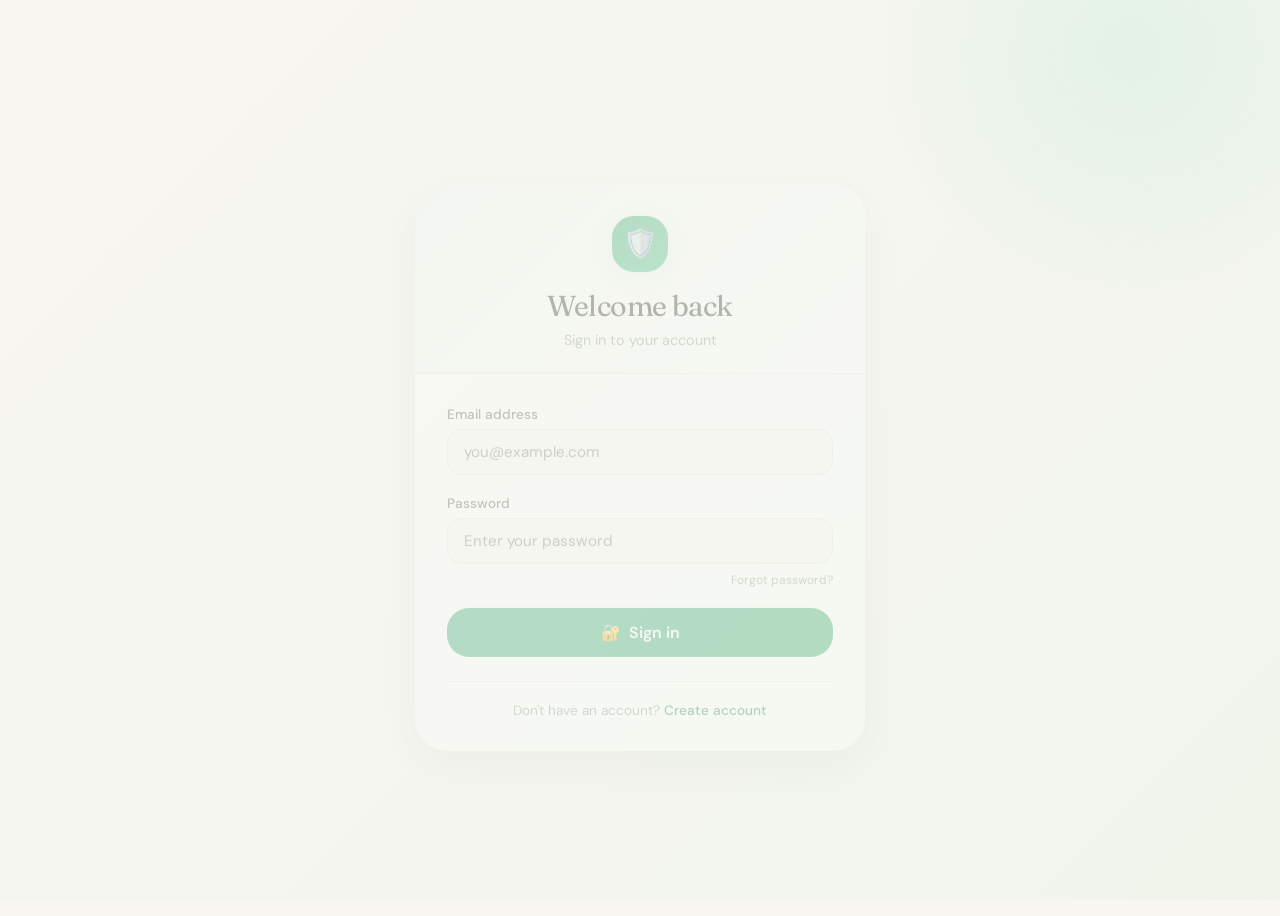
==== commit 1b0cfb5e: "fixed dashboard bugs" ====
--- a/frontend/index.html
+++ b/frontend/index.html
@@ -42,6 +42,105 @@
       display: none;
     }
     
+    /* Profile Menu Styles */
+    .profile-icon-btn {
+      background: none;
+      border: none;
+      cursor: pointer;
+      padding: 0;
+      margin: 0;
+    }
+    .profile-icon {
+      width: 38px;
+      height: 38px;
+      background: linear-gradient(135deg, var(--green-500), var(--green-600));
+      border-radius: 50%;
+      display: flex;
+      align-items: center;
+      justify-content: center;
+      color: white;
+      font-weight: 600;
+      font-size: 14px;
+      font-family: monospace;
+      box-shadow: 0 2px 8px rgba(30, 158, 94, 0.25);
+      transition: transform 0.2s, box-shadow 0.2s;
+    }
+    .profile-icon:hover {
+      transform: scale(1.05);
+      box-shadow: 0 4px 12px rgba(30, 158, 94, 0.35);
+    }
+    .profile-menu {
+      position: fixed;
+      top: 70px;
+      right: 20px;
+      background: var(--white);
+      border: 1px solid var(--stone-200);
+      border-radius: 20px;
+      box-shadow: 0 10px 30px rgba(0, 0, 0, 0.15);
+      min-width: 240px;
+      z-index: 1000;
+      overflow: hidden;
+      animation: fadeIn 0.2s ease;
+    }
+    .profile-menu-header {
+      padding: 20px;
+      display: flex;
+      align-items: center;
+      gap: 14px;
+      background: linear-gradient(135deg, var(--green-50), var(--white));
+    }
+    .profile-menu-avatar {
+      width: 48px;
+      height: 48px;
+      background: linear-gradient(135deg, var(--green-500), var(--green-600));
+      border-radius: 50%;
+      display: flex;
+      align-items: center;
+      justify-content: center;
+      color: white;
+      font-weight: 700;
+      font-size: 18px;
+      font-family: monospace;
+      flex-shrink: 0;
+    }
+    .profile-menu-info {
+      flex: 1;
+    }
+    .profile-menu-name {
+      font-weight: 600;
+      font-size: 1rem;
+      color: var(--text-primary);
+    }
+    .profile-menu-email {
+      font-size: 0.7rem;
+      color: var(--text-muted);
+      margin-top: 2px;
+    }
+    .profile-menu-divider {
+      height: 1px;
+      background: var(--stone-200);
+    }
+    .profile-menu a {
+      display: flex;
+      align-items: center;
+      gap: 12px;
+      padding: 12px 20px;
+      color: var(--text-primary);
+      text-decoration: none;
+      font-size: 0.85rem;
+      transition: background 0.2s;
+    }
+    .profile-menu a:hover {
+      background: var(--stone-50);
+    }
+    .profile-menu a:last-child {
+      color: var(--red-500);
+    }
+    @keyframes fadeIn {
+      from { opacity: 0; transform: translateY(-10px); }
+      to { opacity: 1; transform: translateY(0); }
+    }
+    
     .hero {
       position: relative;
       padding: clamp(56px,8vw,100px) var(--page-px) clamp(48px,6vw,80px);
@@ -271,6 +370,14 @@
       font-size: 10px;
       margin-left: 6px;
     }
+    
+    /* Badge styles */
+    .badge-safe { background: #dcfce7; color: #15803d; padding: 4px 10px; border-radius: 20px; font-size: 0.7rem; font-weight: 600; }
+    .badge-caution { background: #fef3c7; color: #d97706; padding: 4px 10px; border-radius: 20px; font-size: 0.7rem; font-weight: 600; }
+    .badge-danger { background: #fee2e2; color: #b91c1c; padding: 4px 10px; border-radius: 20px; font-size: 0.7rem; font-weight: 600; }
+    
+    .risk-meter-bar { width: 100%; height: 6px; background: #e2e8f0; border-radius: 10px; overflow: hidden; }
+    .risk-meter-fill { height: 100%; border-radius: 10px; transition: width 0.3s; }
 
     @media (max-width: 900px) {
       .hero-inner { grid-template-columns: 1fr; }
@@ -318,26 +425,27 @@
         
         <!-- Unified Navigation Action -->
         <div class="nav-action">
-          <!-- Admin Info (shown when admin logged in) -->
-          <div id="adminInfo" style="display: none;" class="user-info">
-            <div class="user-avatar">👑</div>
-            <span id="adminName">Admin</span>
-            <span class="admin-badge">Admin</span>
-            <button onclick="logout()" class="btn btn-outline btn-sm">Logout</button>
+          <!-- Admin Info -->
+          <div id="adminInfo" style="display: none;">
+            <button class="profile-icon-btn" onclick="toggleProfileMenu()">
+              <div class="profile-icon" id="adminAvatarIcon">👑</div>
+            </button>
           </div>
           
-          <!-- User Info (shown when regular user logged in) -->
-          <div id="userInfo" style="display: none;" class="user-info">
-            <div class="user-avatar" id="userAvatar"></div>
-            <span id="userName"></span>
-            <button onclick="logout()" class="btn btn-outline btn-sm">Logout</button>
+          <!-- User Info -->
+          <div id="userInfo" style="display: none;">
+            <button class="profile-icon-btn" onclick="toggleProfileMenu()">
+              <div class="profile-icon" id="userAvatarIcon"></div>
+            </button>
           </div>
           
-          <!-- Auth Buttons (shown when no one logged in - but this shouldn't be visible on dashboard) -->
-          <div id="authButtons" style="display: none;">
+          <!-- Auth Buttons -->
+          <div id="authButtons" style="display: flex;">
             <a href="login.html" class="btn btn-outline btn-sm">Login</a>
             <a href="signup.html" class="btn btn-primary btn-sm">Sign Up</a>
           </div>
+          
+          <a href="report.html" class="nav-report-btn">⚑ Report</a>
         </div>
         
         <button class="nav-burger" aria-label="Menu">
@@ -356,6 +464,19 @@
       </div>
     </nav>
 
+    <!-- Profile Menu Popup -->
+    <div id="profileMenu" class="profile-menu" style="display: none;">
+      <div class="profile-menu-header">
+        <div class="profile-menu-avatar" id="profileMenuAvatar"></div>
+        <div class="profile-menu-info">
+          <div class="profile-menu-name" id="profileMenuName"></div>
+          <div class="profile-menu-email" id="profileMenuEmail"></div>
+        </div>
+      </div>
+      <div class="profile-menu-divider"></div>
+      <a href="#" onclick="logout()">🚪 Logout</a>
+    </div>
+
     <div class="page-wrap">
 
       <!-- Marquee -->
@@ -397,21 +518,21 @@
             <div class="hero-stat-pill">
               <span class="hero-stat-icon">🛡️</span>
               <div>
-                <div class="hero-stat-val" id="stat-total">191</div>
+                <div class="hero-stat-val" id="stat-total">0</div>
                 <div class="hero-stat-lbl">Products Tracked</div>
               </div>
             </div>
             <div class="hero-stat-pill">
               <span class="hero-stat-icon">⚠️</span>
               <div>
-                <div class="hero-stat-val" id="stat-flagged">—</div>
+                <div class="hero-stat-val" id="stat-flagged">0</div>
                 <div class="hero-stat-lbl">Flagged</div>
               </div>
             </div>
             <div class="hero-stat-pill">
               <span class="hero-stat-icon">🚨</span>
               <div>
-                <div class="hero-stat-val" id="stat-adulterated">—</div>
+                <div class="hero-stat-val" id="stat-adulterated">0</div>
                 <div class="hero-stat-lbl">Adulterated</div>
               </div>
             </div>
@@ -475,7 +596,7 @@
       </section>
 
       <!-- CTA Banner -->
-      <section style="padding:0 var(--page-px) 0; margin-bottom:0;" data-reveal>
+      <section style="padding:0 var(--page-px) 0; margin-bottom:0;">
         <div style="max-width:var(--max-w);margin:0 auto;">
           <div style="border-radius:var(--r-xl); background:linear-gradient(135deg, var(--green-800), var(--green-700)); padding:clamp(36px,5vw,60px) clamp(28px,5vw,64px); display:flex; align-items:center; justify-content:space-between; gap:28px; flex-wrap:wrap; position:relative; overflow:hidden;">
             <div style="position:relative;z-index:1;">
@@ -512,63 +633,284 @@
   </div>
 </div>
 
-<script src="script.js"></script>
 <script>
-  // API_URL already declared in script.js
-
-  // Check authentication - redirect to login if not authenticated
+  const API_URL = 'http://127.0.0.1:5000';
+  
+  // Mock products data
+  const MOCK_PRODUCTS = [
+    { id: 'p1', name: 'Classic Milk', brand: 'DairyPure', category: 'Dairy', riskLevel: 'low', riskScore: 12, status: 'safe', image: '🥛', ingredients: ['Whole Milk', 'Vitamin D3'] },
+    { id: 'p2', name: 'Refined Honey', brand: 'GoldenHive', category: 'Sweetener', riskLevel: 'medium', riskScore: 54, status: 'flagged', image: '🍯', ingredients: ['Honey', 'High Fructose Corn Syrup'] },
+    { id: 'p3', name: 'Extra Virgin Olive Oil', brand: 'MediterraOil', category: 'Oils', riskLevel: 'low', riskScore: 8, status: 'safe', image: '🫒', ingredients: ['Cold-Pressed Olive Oil'] },
+    { id: 'p4', name: 'Instant Noodles', brand: 'QuickBite', category: 'Processed', riskLevel: 'high', riskScore: 81, status: 'adulterated', image: '🍜', ingredients: ['Wheat Flour', 'Palm Oil', 'MSG', 'TBHQ'] },
+    { id: 'p5', name: 'Organic Turmeric', brand: 'SpiceRoot', category: 'Spices', riskLevel: 'medium', riskScore: 47, status: 'flagged', image: '🌿', ingredients: ['Turmeric', 'Metanil Yellow (trace)'] }
+  ];
+  
+  let flaggedReports = [];
+  let currentFilter = 'all';
+  let currentQuery = '';
+  
+  function getRiskColor(level) {
+    return { low: '#10b981', medium: '#f59e0b', high: '#ef4444' }[level];
+  }
+  
+  function getStatusBadge(status) {
+    const map = { 
+      safe: { cls: 'badge-safe', label: 'Safe' }, 
+      flagged: { cls: 'badge-caution', label: 'Flagged' }, 
+      adulterated: { cls: 'badge-danger', label: 'Adulterated' },
+      'Under Review': { cls: 'badge-caution', label: 'Under Review' },
+      'Resolved': { cls: 'badge-safe', label: 'Resolved' }
+    };
+    return map[status] || { cls: 'badge-info', label: status || 'Unknown' };
+  }
+  
+  function escapeHtml(str) {
+    if (!str) return '';
+    return str.replace(/[&<>]/g, function(m) {
+      if (m === '&') return '&amp;';
+      if (m === '<') return '&lt;';
+      if (m === '>') return '&gt;';
+      return m;
+    });
+  }
+  
+  function renderProducts() {
+    const grid = document.getElementById('product-grid');
+    if (!grid) return;
+    
+    let displayProducts = [...MOCK_PRODUCTS];
+    
+    // Add flagged reports to display
+    flaggedReports.forEach(report => {
+      displayProducts.push({
+        id: `report_${report.id}`,
+        name: report.product_name,
+        brand: report.brand,
+        category: report.category || 'Reported',
+        riskLevel: report.severity === 'high' ? 'high' : (report.severity === 'medium' ? 'medium' : 'low'),
+        riskScore: report.severity === 'high' ? 85 : (report.severity === 'medium' ? 55 : 30),
+        status: report.status === 'Under Review' ? 'flagged' : (report.status === 'Resolved' ? 'safe' : 'adulterated'),
+        image: '⚠️',
+        ingredients: [report.issue_type || 'Reported Issue'],
+        isReport: true,
+        reportId: report.id,
+        description: report.description
+      });
+    });
+    
+    // Apply filters
+    if (currentFilter !== 'all') {
+      displayProducts = displayProducts.filter(p => p.status === currentFilter || p.riskLevel === currentFilter);
+    }
+    if (currentQuery) {
+      displayProducts = displayProducts.filter(p => 
+        p.name.toLowerCase().includes(currentQuery) || 
+        p.brand.toLowerCase().includes(currentQuery)
+      );
+    }
+    
+    // Update stats
+    document.getElementById('stat-total').textContent = displayProducts.length;
+    document.getElementById('stat-flagged').textContent = displayProducts.filter(p => p.status === 'flagged').length;
+    document.getElementById('stat-adulterated').textContent = displayProducts.filter(p => p.status === 'adulterated').length;
+    
+    grid.innerHTML = displayProducts.map(p => {
+      const badge = getStatusBadge(p.status);
+      const color = getRiskColor(p.riskLevel);
+      const isReport = p.isReport ? true : false;
+      
+      return `<div class="prod-card card" data-id="${p.id}" data-is-report="${isReport}" data-report-id="${p.reportId || ''}" style="cursor: pointer;">
+        <div class="prod-card-accent" style="background: linear-gradient(135deg, ${color}22, ${color}08);"></div>
+        <div class="prod-card-body">
+          <div class="prod-card-top">
+            <span class="prod-card-emoji">${p.image}</span>
+            <span class="${badge.cls}">${badge.label}</span>
+          </div>
+          <div>
+            <h3 class="prod-card-name">${escapeHtml(p.name)}</h3>
+            <p class="prod-card-brand">${escapeHtml(p.brand)} · ${p.category}</p>
+          </div>
+          <div class="prod-card-meter">
+            <div class="risk-meter">
+              <div style="display:flex;justify-content:space-between;margin-bottom:6px;">
+                <span style="font-size:.75rem;">Risk Score</span>
+                <span style="font-family:monospace;">${p.riskScore}/100</span>
+              </div>
+              <div class="risk-meter-bar">
+                <div class="risk-meter-fill" style="width:${p.riskScore}%;background:${color};"></div>
+              </div>
+            </div>
+          </div>
+          <div class="prod-card-pills">
+            ${p.ingredients.slice(0,2).map(i => `<span style="padding:4px 8px; background:var(--stone-100); border-radius:20px; font-size:0.7rem;">${escapeHtml(i)}</span>`).join('')}
+          </div>
+          ${isReport ? `<div style="margin-top:8px; font-size:0.7rem; color:var(--red-500);">⚠️ User Reported</div>` : ''}
+        </div>
+      </div>`;
+    }).join('');
+    
+    // Add click handlers
+    document.querySelectorAll('.prod-card').forEach(card => {
+      card.addEventListener('click', (e) => {
+        e.stopPropagation();
+        const isReport = card.dataset.isReport === 'true';
+        if (isReport) {
+          const reportId = card.dataset.reportId;
+          const report = flaggedReports.find(r => r.id == reportId);
+          if (report) showReportDetails(report);
+        } else {
+          window.location.href = `check-product.html?id=${card.dataset.id}`;
+        }
+      });
+    });
+  }
+  
+  function showReportDetails(report) {
+    const evidenceHtml = report.evidence_path ? `
+      <div style="margin-top:12px;">
+        <strong>Evidence Image:</strong><br>
+        <img src="${API_URL}/${report.evidence_path}" style="max-width:100%; border-radius:8px; margin-top:8px;" onclick="window.open(this.src)" />
+      </div>
+    ` : '';
+    
+    const modalHtml = `
+      <div id="reportModal" style="position:fixed;top:0;left:0;right:0;bottom:0;background:rgba(0,0,0,0.5);display:flex;align-items:center;justify-content:center;z-index:10000;">
+        <div style="background:white;border-radius:24px;max-width:500px;width:90%;max-height:80vh;overflow-y:auto;padding:24px;">
+          <h3 style="margin-bottom:16px;color:var(--red-500);">⚠️ User Report</h3>
+          <div style="margin-bottom:12px;">
+            <strong>Product:</strong> ${escapeHtml(report.product_name)}<br>
+            <strong>Brand:</strong> ${escapeHtml(report.brand)}<br>
+            <strong>Issue:</strong> ${escapeHtml(report.issue_type || 'Not specified')}<br>
+            <strong>Severity:</strong> <span style="color:${report.severity === 'high' ? 'red' : (report.severity === 'medium' ? 'orange' : 'green')}">${report.severity}</span><br>
+            <strong>Status:</strong> ${escapeHtml(report.status)}<br>
+            <strong>Reported by:</strong> ${escapeHtml(report.reporter_name || 'Anonymous')}
+          </div>
+          ${evidenceHtml}
+          <div style="margin-bottom:12px;padding:12px;background:#f7fafc;border-radius:8px;">
+            <strong>Description:</strong><br>
+            ${escapeHtml(report.description)}
+          </div>
+          <button class="btn btn-primary" style="width:100%;" onclick="document.getElementById('reportModal')?.remove()">Close</button>
+        </div>
+      </div>
+    `;
+    document.body.insertAdjacentHTML('beforeend', modalHtml);
+  }
+  
+  async function fetchFlaggedReports() {
+    try {
+      const response = await fetch(`${API_URL}/flagged-products`);
+      const data = await response.json();
+      if (data.products) {
+        flaggedReports = data.products;
+        renderProducts();
+      } else {
+        renderProducts();
+      }
+    } catch (error) {
+      console.error('Error fetching flagged reports:', error);
+      renderProducts();
+    }
+  }
+  
+  // Profile menu functions
+  function getUserInitials(username) {
+    if (!username) return 'U';
+    const parts = username.trim().split(' ');
+    if (parts.length === 1) {
+      return parts[0].substring(0, 2).toUpperCase();
+    } else {
+      return (parts[0].charAt(0) + parts[parts.length - 1].charAt(0)).toUpperCase();
+    }
+  }
+  
+  function toggleProfileMenu() {
+    const menu = document.getElementById('profileMenu');
+    if (!menu) return;
+    if (menu.style.display === 'none' || !menu.style.display) {
+      menu.style.display = 'block';
+      setTimeout(() => {
+        document.addEventListener('click', function closeMenu(e) {
+          if (!menu.contains(e.target) && !e.target.closest('.profile-icon-btn')) {
+            menu.style.display = 'none';
+            document.removeEventListener('click', closeMenu);
+          }
+        });
+      }, 10);
+    } else {
+      menu.style.display = 'none';
+    }
+  }
+  
+  function updateProfileMenu(user) {
+    const profileAvatar = document.getElementById('profileMenuAvatar');
+    const profileName = document.getElementById('profileMenuName');
+    const profileEmail = document.getElementById('profileMenuEmail');
+    const userAvatarIcon = document.getElementById('userAvatarIcon');
+    
+    const initials = getUserInitials(user.username);
+    if (profileAvatar) profileAvatar.textContent = initials;
+    if (profileName) profileName.textContent = user.username;
+    if (profileEmail) profileEmail.textContent = user.email;
+    if (userAvatarIcon) userAvatarIcon.textContent = initials;
+  }
+  
   async function checkAuthAndLoad() {
     const loadingOverlay = document.getElementById('loadingOverlay');
     const dashboardContent = document.getElementById('dashboard-content');
     
     try {
-      const response = await fetch(`${API_URL}/api/me`, {
-        credentials: 'include'
-      });
-      
+      const response = await fetch(`${API_URL}/api/me`, { credentials: 'include' });
       const data = await response.json();
       
       if (!data.authenticated) {
-        // Not logged in - redirect to login page
         window.location.href = 'login.html';
         return;
       }
       
-      // User is authenticated, show dashboard
       loadingOverlay.style.display = 'none';
       dashboardContent.style.display = 'block';
       
-      // Update UI based on user role
       const user = data.user;
       const adminInfo = document.getElementById('adminInfo');
       const userInfo = document.getElementById('userInfo');
+      const authButtons = document.getElementById('authButtons');
       const mobileAuthLinks = document.getElementById('mobileAuthLinks');
       
       if (user.role === 'admin') {
-        if (adminInfo) adminInfo.style.display = 'flex';
+        if (adminInfo) adminInfo.style.display = 'block';
         if (userInfo) userInfo.style.display = 'none';
-        if (document.getElementById('adminName')) {
-          document.getElementById('adminName').textContent = user.username;
-        }
-        if (mobileAuthLinks) {
-          mobileAuthLinks.innerHTML = '<a href="#" onclick="logout()" class="nav-link">👑 Admin Logout</a>';
-        }
+        if (authButtons) authButtons.style.display = 'none';
+        if (mobileAuthLinks) mobileAuthLinks.innerHTML = '<a href="#" onclick="logout()" class="nav-link">👑 Admin Logout</a>';
       } else {
         if (adminInfo) adminInfo.style.display = 'none';
-        if (userInfo) userInfo.style.display = 'flex';
-        if (document.getElementById('userName')) {
-          document.getElementById('userName').textContent = user.username;
-        }
-        if (document.getElementById('userAvatar')) {
-          document.getElementById('userAvatar').textContent = user.username?.charAt(0).toUpperCase() || 'U';
-        }
-        if (mobileAuthLinks) {
-          mobileAuthLinks.innerHTML = '<a href="#" onclick="logout()" class="nav-link">Logout</a>';
-        }
+        if (userInfo) userInfo.style.display = 'block';
+        if (authButtons) authButtons.style.display = 'none';
+        if (mobileAuthLinks) mobileAuthLinks.innerHTML = '<a href="#" onclick="logout()" class="nav-link">Logout</a>';
+        updateProfileMenu(user);
       }
       
-      // Load stats from /flagged-products which already exists
-      loadStats();
+      // Fetch and display products with flagged reports
+      fetchFlaggedReports();
+      
+      // Setup filter buttons
+      document.querySelectorAll('.filter-btn').forEach(btn => {
+        btn.addEventListener('click', () => {
+          document.querySelectorAll('.filter-btn').forEach(b => b.classList.remove('active'));
+          btn.classList.add('active');
+          currentFilter = btn.dataset.filter;
+          renderProducts();
+        });
+      });
+      
+      // Setup search
+      const searchInput = document.getElementById('dash-search');
+      if (searchInput) {
+        searchInput.addEventListener('input', (e) => {
+          currentQuery = e.target.value.toLowerCase().trim();
+          renderProducts();
+        });
+      }
       
     } catch (error) {
       console.error('Auth check failed:', error);
@@ -576,34 +918,15 @@
     }
   }
   
-  // Logout function — also defined in script.js but needs to be here too
-  // since script.js logout redirects to index.html, not login.html
   async function logout() {
     try {
       await fetch(`${API_URL}/api/logout`, { method: 'POST', credentials: 'include' });
     } catch (e) {}
     window.location.href = 'login.html';
   }
-
-  // Load stats using the existing /flagged-products endpoint
-  async function loadStats() {
-    try {
-      const response = await fetch(`${API_URL}/flagged-products`);
-      const data = await response.json();
-      const products = data.products || [];
-      const flagged = products.filter(p => p.status === 'Under Review').length;
-      const adulterated = products.filter(p => p.severity === 'high').length;
-      document.getElementById('stat-flagged').textContent = flagged;
-      document.getElementById('stat-adulterated').textContent = adulterated;
-    } catch (e) {
-      // Keep the default '—' values if fetch fails
-    }
-  }
-  
-  // initDashboard() from script.js handles: mock data + flagged reports + filters + search + card clicks
-  document.addEventListener('DOMContentLoaded', () => {
+  
+  document.addEventListener('DOMContentLoaded', function() {
     checkAuthAndLoad();
-    // Note: script.js DOMContentLoaded also fires and calls initDashboard() automatically
   });
 </script>
 
--- a/frontend/style.css
+++ b/frontend/style.css
@@ -727,4 +727,238 @@
 .anim-delay-1 { animation-delay: .1s; }
 .anim-delay-2 { animation-delay: .2s; }
 .anim-delay-3 { animation-delay: .3s; }
-.anim-delay-4 { animation-delay: .4s; }+.anim-delay-4 { animation-delay: .4s; }
+/* ==================== MISSING UTILITIES ==================== */
+@keyframes fadeIn {
+  from { opacity: 0; transform: translateY(10px); }
+  to { opacity: 1; transform: translateY(0); }
+}
+@keyframes slideIn {
+  from { transform: translateX(100%); opacity: 0; }
+  to { transform: translateX(0); opacity: 1; }
+}
+@keyframes scaleIn {
+  from { transform: scale(0.95); opacity: 0; }
+  to { transform: scale(1); opacity: 1; }
+}
+[data-reveal] {
+  opacity: 0;
+  transform: translateY(20px);
+  transition: opacity 0.6s ease, transform 0.6s ease;
+}
+[data-reveal].revealed {
+  opacity: 1;
+  transform: translateY(0);
+}
+.badge-info { background: #e0e7ff; color: #4338ca; padding: 4px 10px; border-radius: 20px; font-size: 0.7rem; font-weight: 600; }
+.meter-bar { height: 6px; background: var(--green-500); border-radius: 10px; transition: width 0.3s ease; }
+.risk-meter-fill { height: 100%; border-radius: 10px; transition: width 0.3s ease; }
+.profile-icon-btn {
+  background: none;
+  border: none;
+  cursor: pointer;
+  padding: 0;
+}
+.profile-icon {
+  width: 36px;
+  height: 36px;
+  background: var(--green-500);
+  border-radius: 50%;
+  display: flex;
+  align-items: center;
+  justify-content: center;
+  color: white;
+  font-weight: bold;
+  font-size: 16px;
+  transition: transform 0.2s;
+}
+.profile-icon:hover {
+  transform: scale(1.05);
+}
+.profile-menu {
+  position: fixed;
+  top: 70px;
+  right: 20px;
+  background: var(--white);
+  border: 1px solid var(--stone-200);
+  border-radius: 16px;
+  box-shadow: var(--shadow-lg);
+  min-width: 200px;
+  z-index: 1000;
+  overflow: hidden;
+}
+.profile-menu-header {
+  padding: 16px;
+  display: flex;
+  align-items: center;
+  gap: 12px;
+  background: var(--green-50);
+}
+.profile-menu-avatar {
+  width: 40px;
+  height: 40px;
+  background: var(--green-500);
+  border-radius: 50%;
+  display: flex;
+  align-items: center;
+  justify-content: center;
+  color: white;
+  font-weight: bold;
+  font-size: 16px;
+}
+.profile-menu-name {
+  font-weight: 600;
+  color: var(--text-primary);
+}
+.profile-menu-divider {
+  height: 1px;
+  background: var(--stone-200);
+}
+.profile-menu a {
+  display: block;
+  padding: 12px 16px;
+  color: var(--text-primary);
+  text-decoration: none;
+  transition: background 0.2s;
+}
+.profile-menu a:hover {
+  background: var(--stone-50);
+}
+/* Profile Icon Button */
+.profile-icon-btn {
+  background: none;
+  border: none;
+  cursor: pointer;
+  padding: 0;
+  margin: 0;
+}
+
+.profile-icon {
+  width: 38px;
+  height: 38px;
+  background: linear-gradient(135deg, var(--green-500), var(--green-600));
+  border-radius: 50%;
+  display: flex;
+  align-items: center;
+  justify-content: center;
+  color: white;
+  font-weight: 600;
+  font-size: 15px;
+  font-family: var(--font-mono);
+  box-shadow: 0 2px 8px rgba(30, 158, 94, 0.25);
+  transition: transform 0.2s, box-shadow 0.2s;
+}
+
+.profile-icon:hover {
+  transform: scale(1.05);
+  box-shadow: 0 4px 12px rgba(30, 158, 94, 0.35);
+}
+
+/* Admin profile icon (different color) */
+#adminInfo .profile-icon {
+  background: linear-gradient(135deg, var(--amber-500), var(--amber-600));
+  box-shadow: 0 2px 8px rgba(245, 158, 11, 0.25);
+}
+
+/* Profile Menu Popup */
+.profile-menu {
+  position: fixed;
+  top: 70px;
+  right: 20px;
+  background: var(--white);
+  border: 1px solid var(--stone-200);
+  border-radius: 20px;
+  box-shadow: 0 10px 30px rgba(0, 0, 0, 0.15);
+  min-width: 220px;
+  z-index: 1000;
+  overflow: hidden;
+  animation: fadeIn 0.2s ease;
+}
+
+.profile-menu-header {
+  padding: 20px;
+  display: flex;
+  align-items: center;
+  gap: 14px;
+  background: linear-gradient(135deg, var(--green-50), var(--white));
+  border-bottom: 1px solid var(--stone-100);
+}
+
+.profile-menu-avatar {
+  width: 48px;
+  height: 48px;
+  background: linear-gradient(135deg, var(--green-500), var(--green-600));
+  border-radius: 50%;
+  display: flex;
+  align-items: center;
+  justify-content: center;
+  color: white;
+  font-weight: 700;
+  font-size: 18px;
+  font-family: var(--font-mono);
+  box-shadow: 0 2px 8px rgba(30, 158, 94, 0.2);
+}
+
+.profile-menu-name {
+  font-weight: 600;
+  font-size: 1rem;
+  color: var(--text-primary);
+}
+
+.profile-menu-email {
+  font-size: 0.75rem;
+  color: var(--text-muted);
+  margin-top: 2px;
+}
+
+.profile-menu-divider {
+  height: 1px;
+  background: var(--stone-200);
+}
+
+.profile-menu a {
+  display: flex;
+  align-items: center;
+  gap: 12px;
+  padding: 12px 20px;
+  color: var(--text-primary);
+  text-decoration: none;
+  font-size: 0.85rem;
+  transition: background 0.2s;
+}
+
+.profile-menu a:hover {
+  background: var(--stone-50);
+}
+
+.profile-menu a:last-child {
+  color: var(--red-500);
+}
+
+@keyframes fadeIn {
+  from {
+    opacity: 0;
+    transform: translateY(-10px);
+  }
+  to {
+    opacity: 1;
+    transform: translateY(0);
+  }
+}
+
+/* Mobile responsive */
+@media (max-width: 768px) {
+  .profile-menu {
+    top: 60px;
+    right: 10px;
+    min-width: 200px;
+  }
+  .profile-menu-header {
+    padding: 14px;
+  }
+  .profile-menu-avatar {
+    width: 40px;
+    height: 40px;
+    font-size: 15px;
+  }
+}
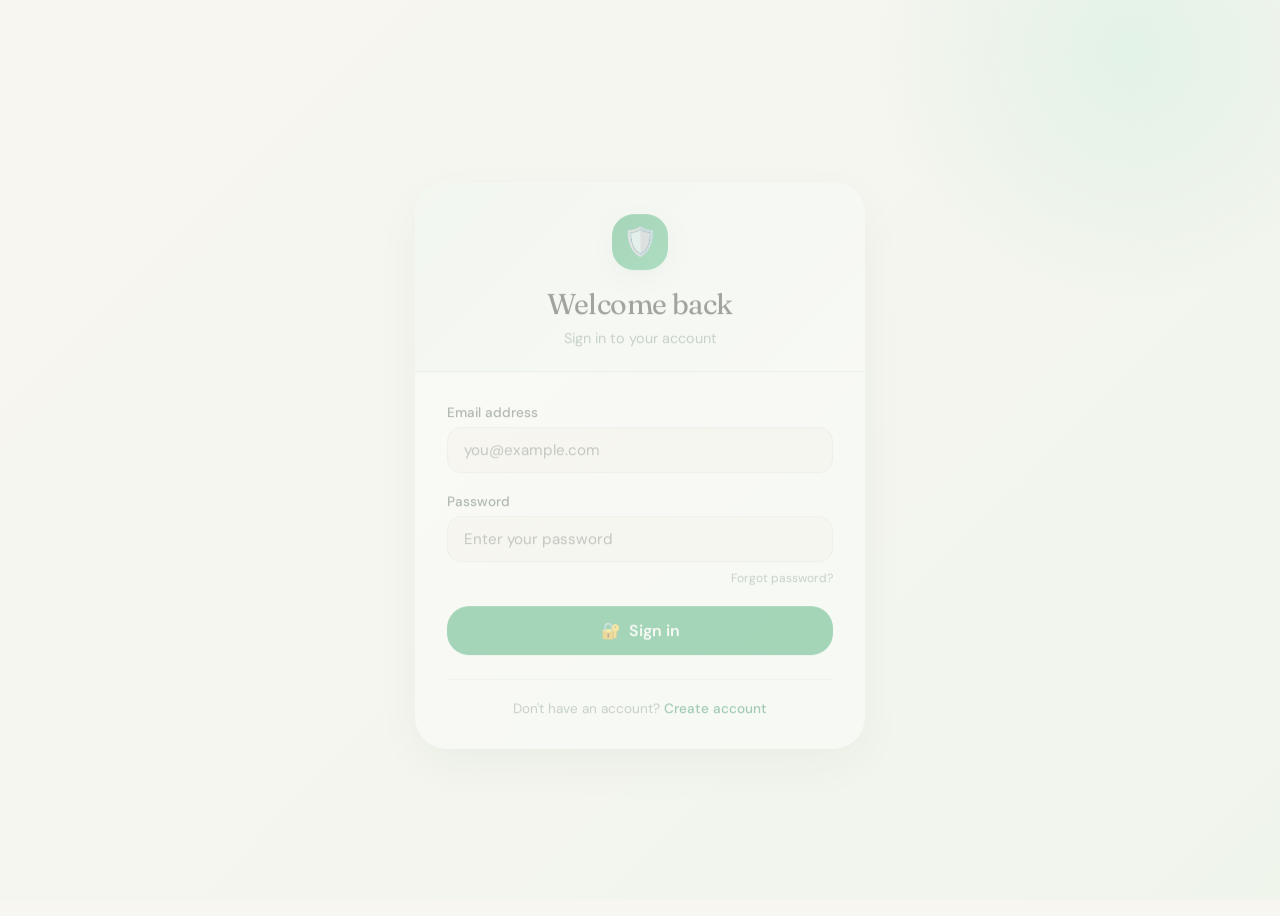
==== commit 800df4b8: "added ingredients-ins" ====
--- a/frontend/index.html
+++ b/frontend/index.html
@@ -416,7 +416,7 @@
           </div>
         </a>
         <ul class="nav-links">
-          <li><a href="index.html" class="nav-link active"><span class="nav-link-icon">⊞</span> Dashboard</a></li>
+          <li><a href="index.html" class="nav-link"><span class="nav-link-icon">⊞</span> Dashboard</a></li>
           <li><a href="check-product.html" class="nav-link"><span class="nav-link-icon">🔬</span> Check Product</a></li>
           <li><a href="nutrition.html" class="nav-link"><span class="nav-link-icon">🥗</span> Nutrition Facts</a></li>
           <li><a href="awareness.html" class="nav-link"><span class="nav-link-icon">📖</span> Awareness</a></li>
@@ -575,7 +575,7 @@
       </section>
 
       <!-- Filter + Products -->
-      <section class="filter-bar" data-reveal>
+      <section class="filter-bar">
         <div class="filter-bar-inner">
           <div class="filter-pills">
             <button class="filter-btn active" data-filter="all">All Products</button>
--- a/frontend/style.css
+++ b/frontend/style.css
@@ -961,4 +961,27 @@
     height: 40px;
     font-size: 15px;
   }
+}
+.ingredient-tag {
+  display: inline-block;
+  padding: 4px 10px;
+  border-radius: 12px;
+  border: 1px solid #ddd;
+  font-size: 0.8rem;
+  margin: 2px;
+}
+
+.tag-safe {
+  background: #f0fff4;
+  color: #2f855a;
+}
+
+.tag-moderate {
+  background: #fffaf0;
+  color: #b7791f;
+}
+
+.tag-high {
+  background: #fff5f5;
+  color: #c53030;
 }
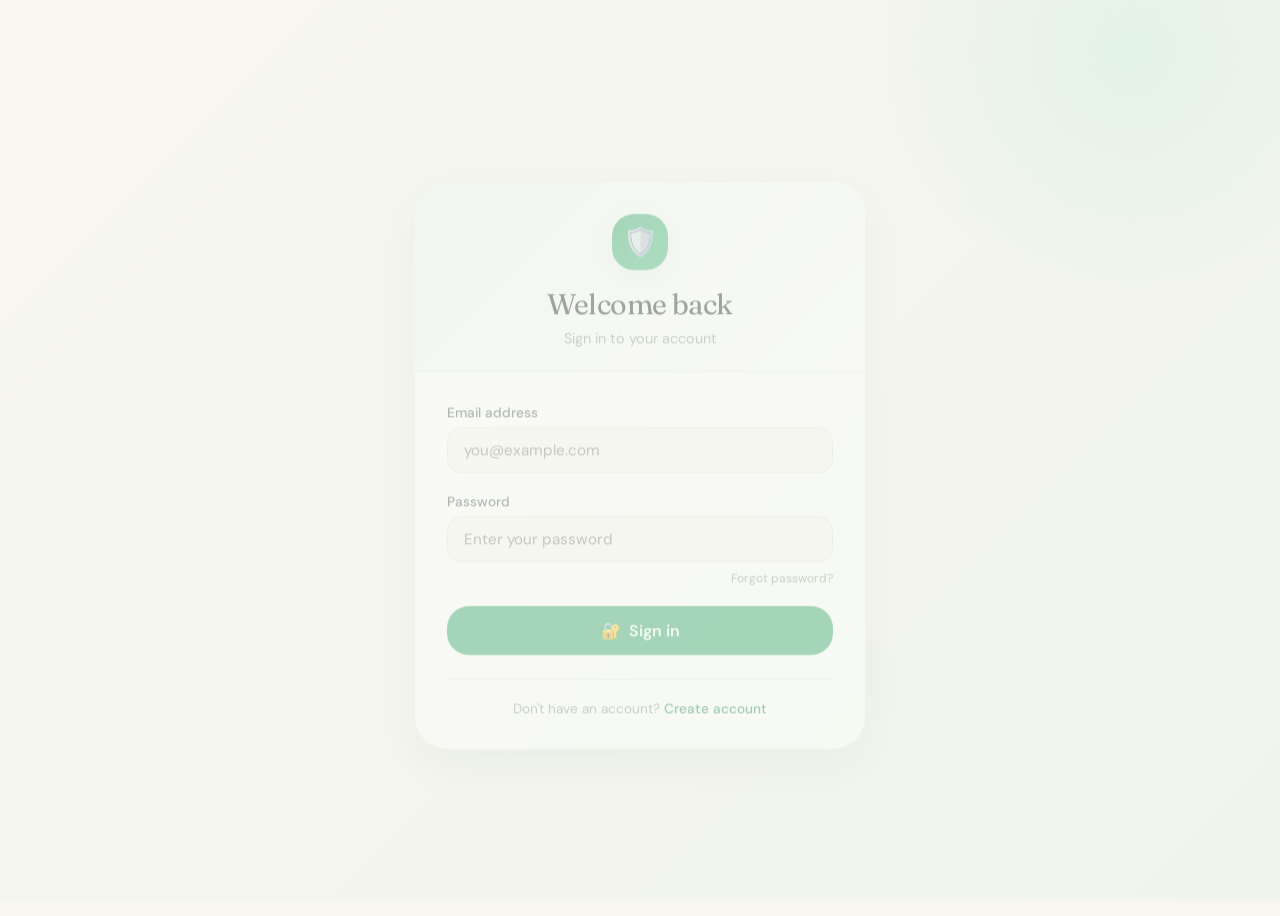
==== commit a5486733: "added animation and alternative products" ====
--- a/frontend/index.html
+++ b/frontend/index.html
@@ -567,7 +567,7 @@
           <div class="stat-card anim-fade-up anim-delay-4" data-reveal>
             <div class="stat-card-icon" style="background:#eff6ff;">🏥</div>
             <div>
-              <div class="stat-card-num" style="color:#1d4ed8;">6</div>
+              <div class="stat-card-num" style="color:#1d4ed8;">9</div>
               <div class="stat-card-lbl">Health Profiles</div>
             </div>
           </div>
@@ -689,7 +689,7 @@
         category: report.category || 'Reported',
         riskLevel: report.severity === 'high' ? 'high' : (report.severity === 'medium' ? 'medium' : 'low'),
         riskScore: report.severity === 'high' ? 85 : (report.severity === 'medium' ? 55 : 30),
-        status: report.status === 'Under Review' ? 'flagged' : (report.status === 'Resolved' ? 'safe' : 'adulterated'),
+        status: report.status === 'Under Review' ? 'flagged' : (report.status === 'Resolved' ? 'safe(reviewed)' : 'adulterated'),
         image: '⚠️',
         ingredients: [report.issue_type || 'Reported Issue'],
         isReport: true,
--- a/frontend/style.css
+++ b/frontend/style.css
@@ -984,4 +984,140 @@
 .tag-high {
   background: #fff5f5;
   color: #c53030;
+}
+.pill-info {
+  background: #ebf8ff;
+  color: #2b6cb0;
+  border: 1px solid #bee3f8;
+  font-style: italic;
+}
+.alt-section {
+  margin-top: 28px;
+  border-top: 0.5px solid var(--border);
+  padding-top: 24px;
+}
+
+.alt-section-label {
+  font-size: 11px;
+  font-weight: 600;
+  color: var(--text-muted);
+  text-transform: uppercase;
+  letter-spacing: 0.07em;
+  margin: 0 0 3px;
+}
+
+.alt-section-sub {
+  font-size: 13px;
+  color: var(--text-muted);
+  margin: 0 0 16px;
+}
+
+.alt-grid {
+  display: grid;
+  grid-template-columns: repeat(auto-fill, minmax(200px, 1fr));
+  gap: 12px;
+}
+
+.alt-card {
+  background: var(--card-bg, #fff);
+  border: 1px solid var(--border);
+  border-radius: 12px;
+  padding: 14px 16px;
+  transition: border-color 0.2s, transform 0.15s;
+  display: flex;
+  flex-direction: column;
+  gap: 8px;
+}
+
+.alt-card:hover {
+  border-color: var(--green-400, #4cae4c);
+  transform: translateY(-2px);
+}
+
+.alt-card-header {
+  display: flex;
+  justify-content: space-between;
+  align-items: flex-start;
+  gap: 8px;
+}
+
+.alt-card-title {
+  font-size: 14px;
+  font-weight: 600;
+  color: var(--text-primary);
+  margin: 0 0 2px;
+  line-height: 1.3;
+}
+
+.alt-card-brand {
+  font-size: 12px;
+  color: var(--text-muted);
+  margin: 0;
+}
+
+.alt-score {
+  font-size: 13px;
+  font-weight: 700;
+  white-space: nowrap;
+  flex-shrink: 0;
+  padding: 3px 8px;
+  border-radius: 20px;
+  font-variant-numeric: tabular-nums;
+}
+
+.alt-score.score-excellent {
+  background: #e8f5e9;
+  color: #1b5e20;
+}
+
+.alt-score.score-good {
+  background: #fff8e1;
+  color: #e65100;
+}
+
+.alt-score.score-fair {
+  background: #fff3e0;
+  color: #bf360c;
+}
+
+.alt-bar-track {
+  height: 5px;
+  background: var(--border);
+  border-radius: 4px;
+  overflow: hidden;
+}
+
+.alt-bar-fill {
+  height: 100%;
+  border-radius: 4px;
+  transition: width 0.6s ease;
+}
+
+.alt-bar-fill.score-excellent { background: #2d8f2d; }
+.alt-bar-fill.score-good      { background: #f57c00; }
+.alt-bar-fill.score-fair      { background: #bf360c; }
+
+.alt-reason {
+  font-size: 12px;
+  color: var(--text-muted);
+  line-height: 1.5;
+  margin: 0;
+  flex: 1;
+}
+
+.alt-tags {
+  display: flex;
+  flex-wrap: wrap;
+  gap: 5px;
+  margin-top: auto;
+}
+
+.alt-tag {
+  font-size: 11px;
+  padding: 2px 9px;
+  border-radius: 20px;
+  background: #e8f5e9;
+  color: #1b5e20;
+  border: 1px solid #c8e6c9;
+  font-weight: 500;
 }
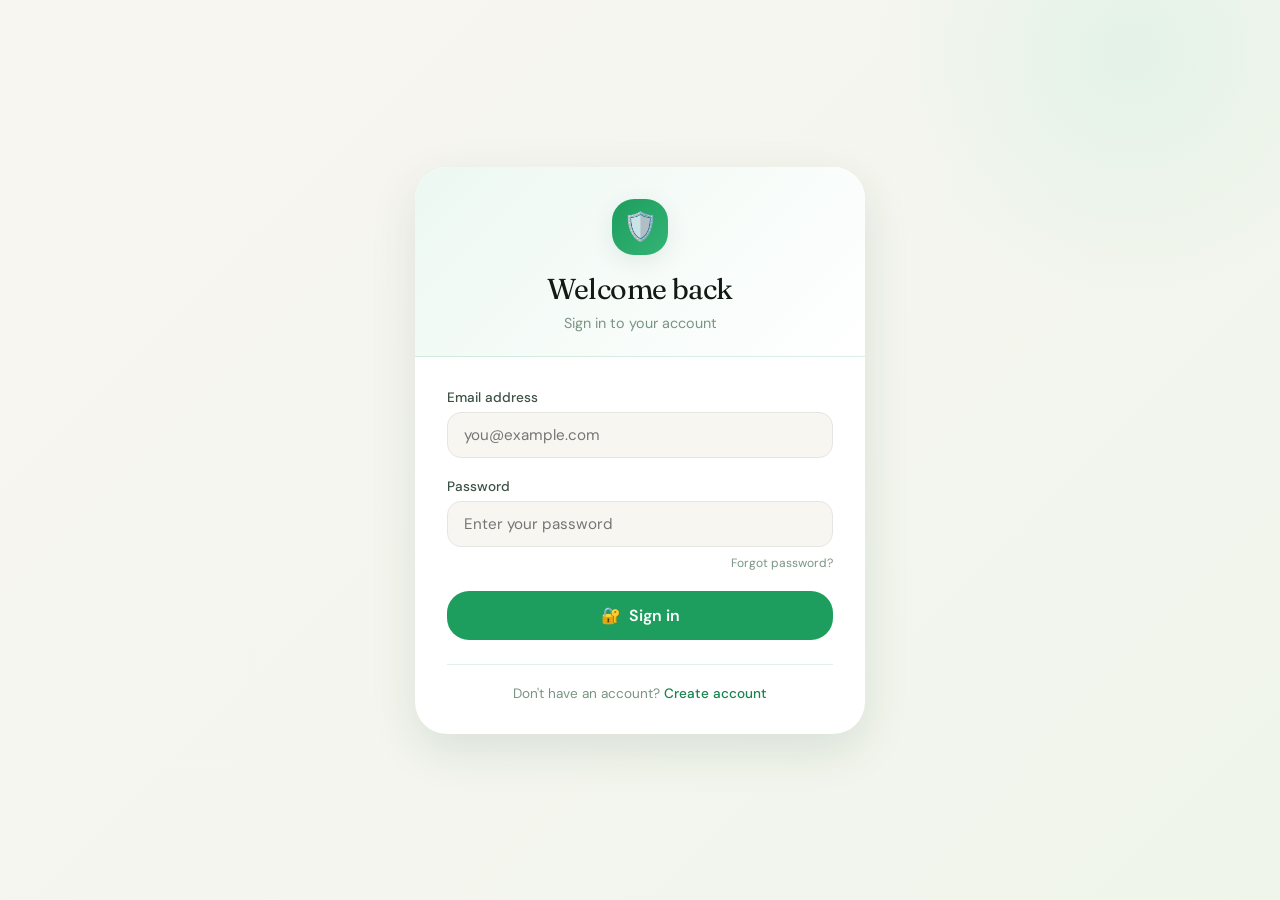
==== commit 29226322: "added final nutrition.html, requirements.txt and env file" ====
--- a/frontend/index.html
+++ b/frontend/index.html
@@ -567,7 +567,7 @@
           <div class="stat-card anim-fade-up anim-delay-4" data-reveal>
             <div class="stat-card-icon" style="background:#eff6ff;">🏥</div>
             <div>
-              <div class="stat-card-num" style="color:#1d4ed8;">9</div>
+              <div class="stat-card-num" style="color:#1d4ed8;"></div>
               <div class="stat-card-lbl">Health Profiles</div>
             </div>
           </div>
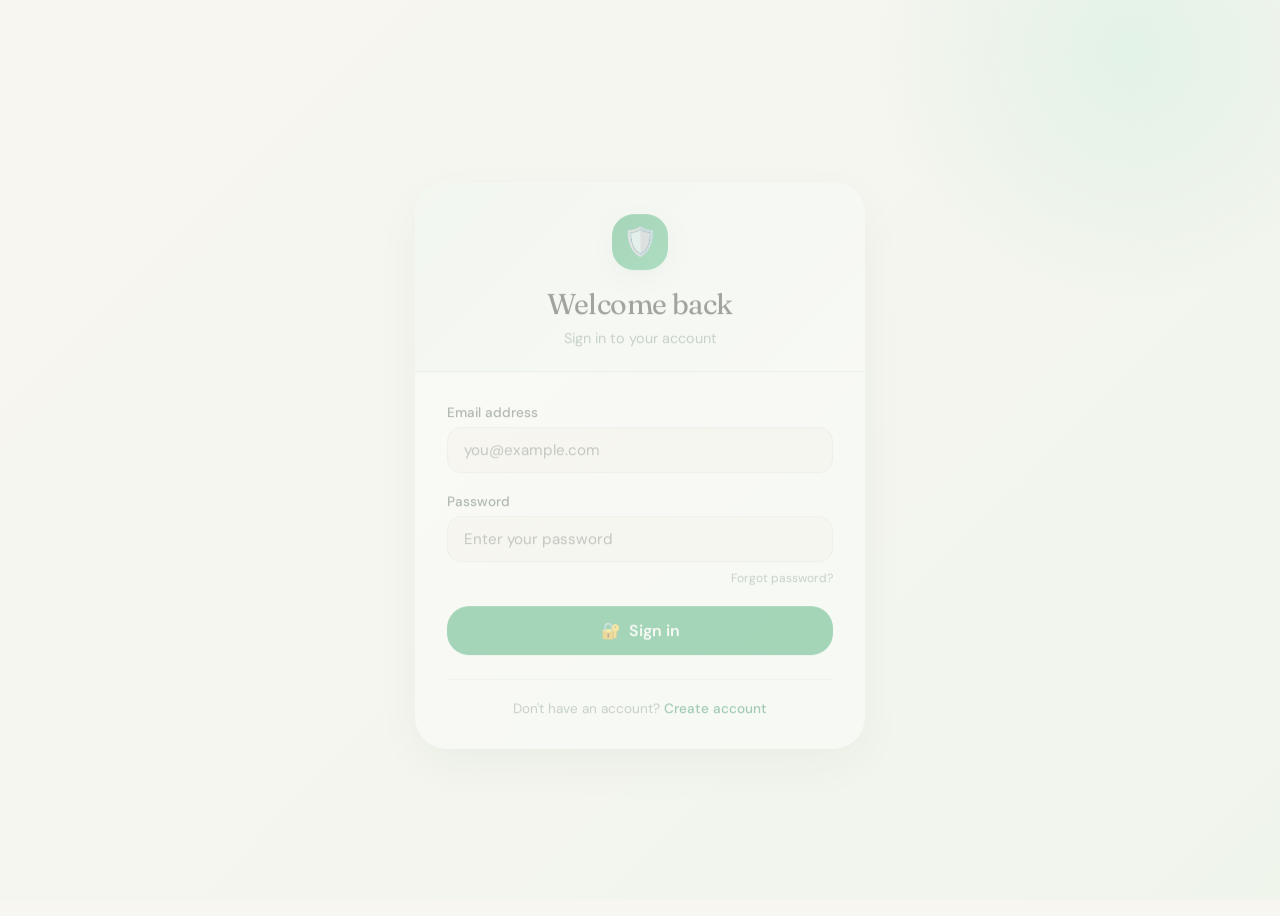
==== commit e0578a43: "fixed bugs" ====
--- a/frontend/index.html
+++ b/frontend/index.html
@@ -567,7 +567,7 @@
           <div class="stat-card anim-fade-up anim-delay-4" data-reveal>
             <div class="stat-card-icon" style="background:#eff6ff;">🏥</div>
             <div>
-              <div class="stat-card-num" style="color:#1d4ed8;"></div>
+              <div class="stat-card-num" style="color:#1d4ed8;">9</div>
               <div class="stat-card-lbl">Health Profiles</div>
             </div>
           </div>
@@ -579,6 +579,7 @@
         <div class="filter-bar-inner">
           <div class="filter-pills">
             <button class="filter-btn active" data-filter="all">All Products</button>
+            <button class="filter-btn" data-filter="safe">✓ Safe</button>
             <button class="filter-btn" data-filter="flagged">⚠ Flagged</button>
             <button class="filter-btn" data-filter="adulterated">✕ Adulterated</button>
           </div>
@@ -611,6 +612,7 @@
         </div>
       </section>
 
+ 
       <!-- Footer -->
       <footer class="footer">
         <div class="footer-inner">
@@ -634,6 +636,7 @@
 </div>
 
 <script>
+
   const API_URL = 'http://127.0.0.1:5000';
   
   // Mock products data
@@ -689,7 +692,7 @@
         category: report.category || 'Reported',
         riskLevel: report.severity === 'high' ? 'high' : (report.severity === 'medium' ? 'medium' : 'low'),
         riskScore: report.severity === 'high' ? 85 : (report.severity === 'medium' ? 55 : 30),
-        status: report.status === 'Under Review' ? 'flagged' : (report.status === 'Resolved' ? 'safe(reviewed)' : 'adulterated'),
+        status: report.status === 'Under Review' ? 'flagged' : (report.status === 'Resolved' ? 'safe' : 'adulterated'),
         image: '⚠️',
         ingredients: [report.issue_type || 'Reported Issue'],
         isReport: true,
